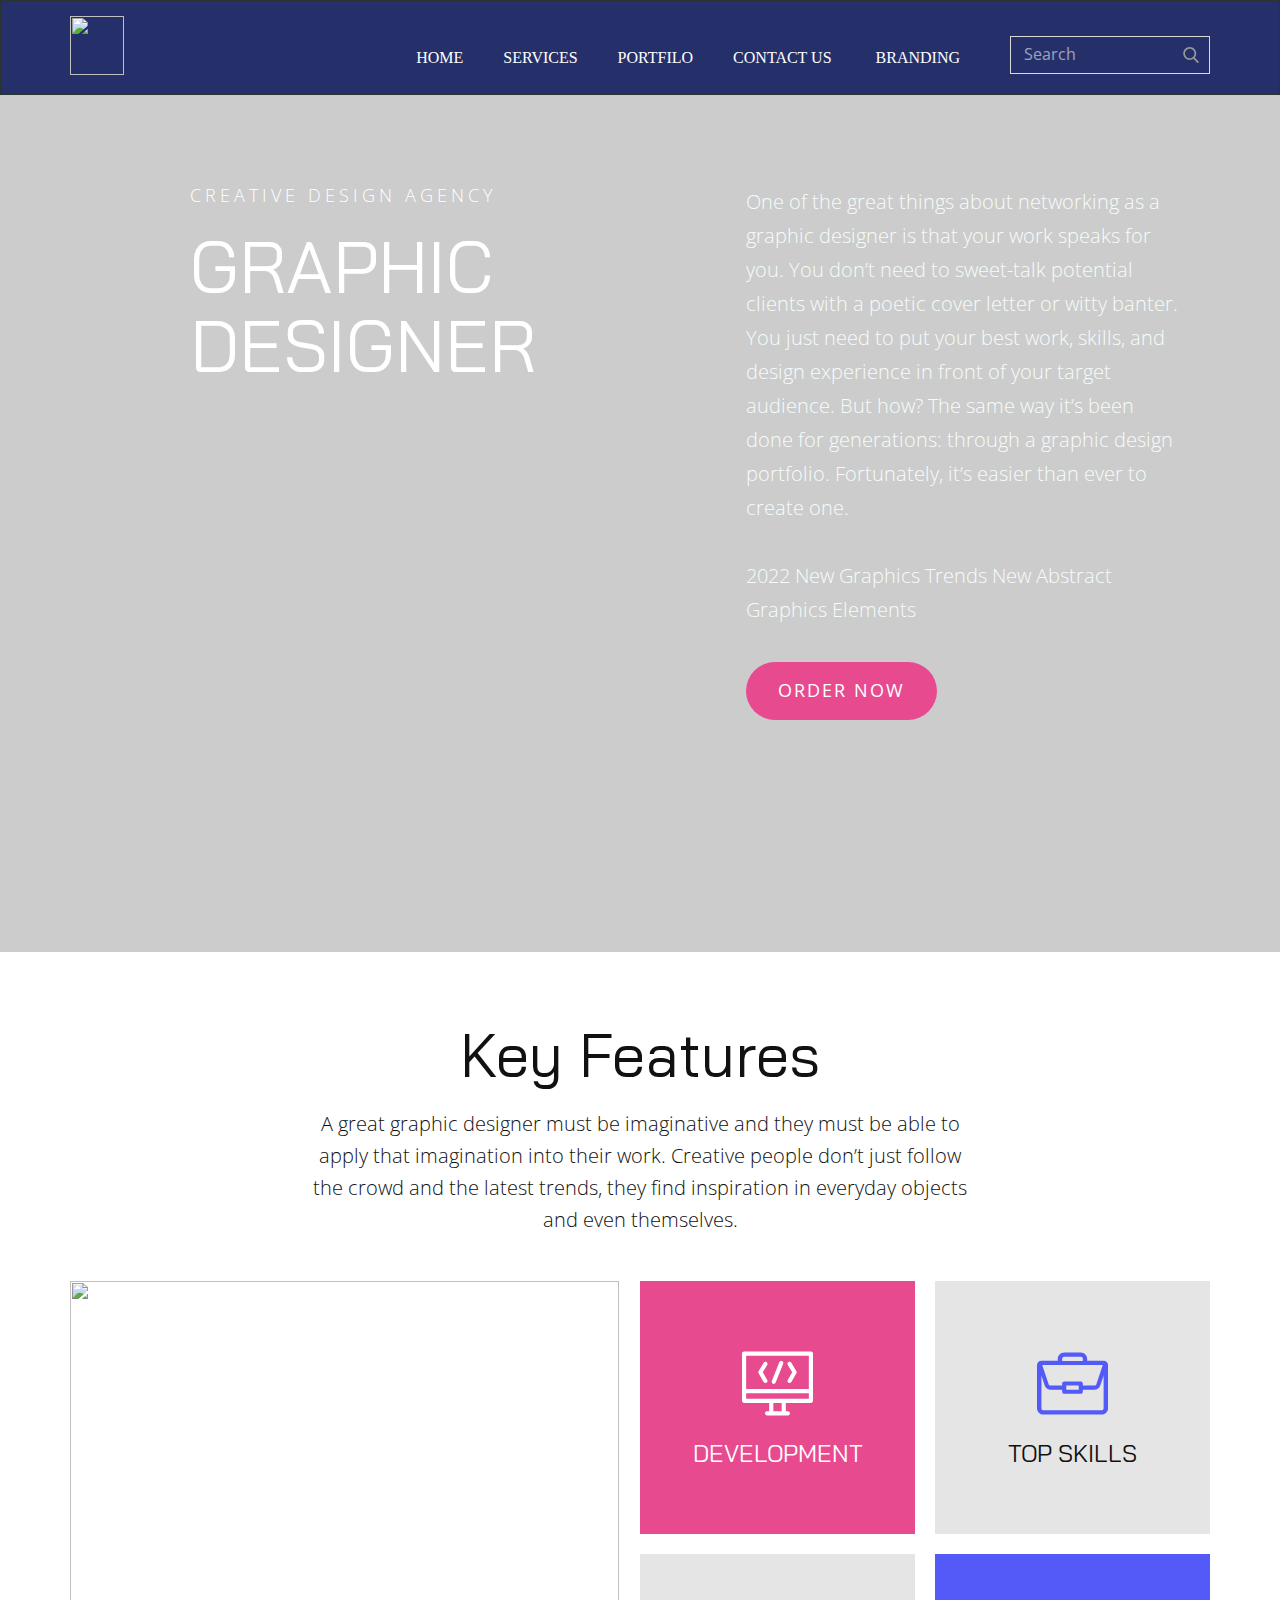
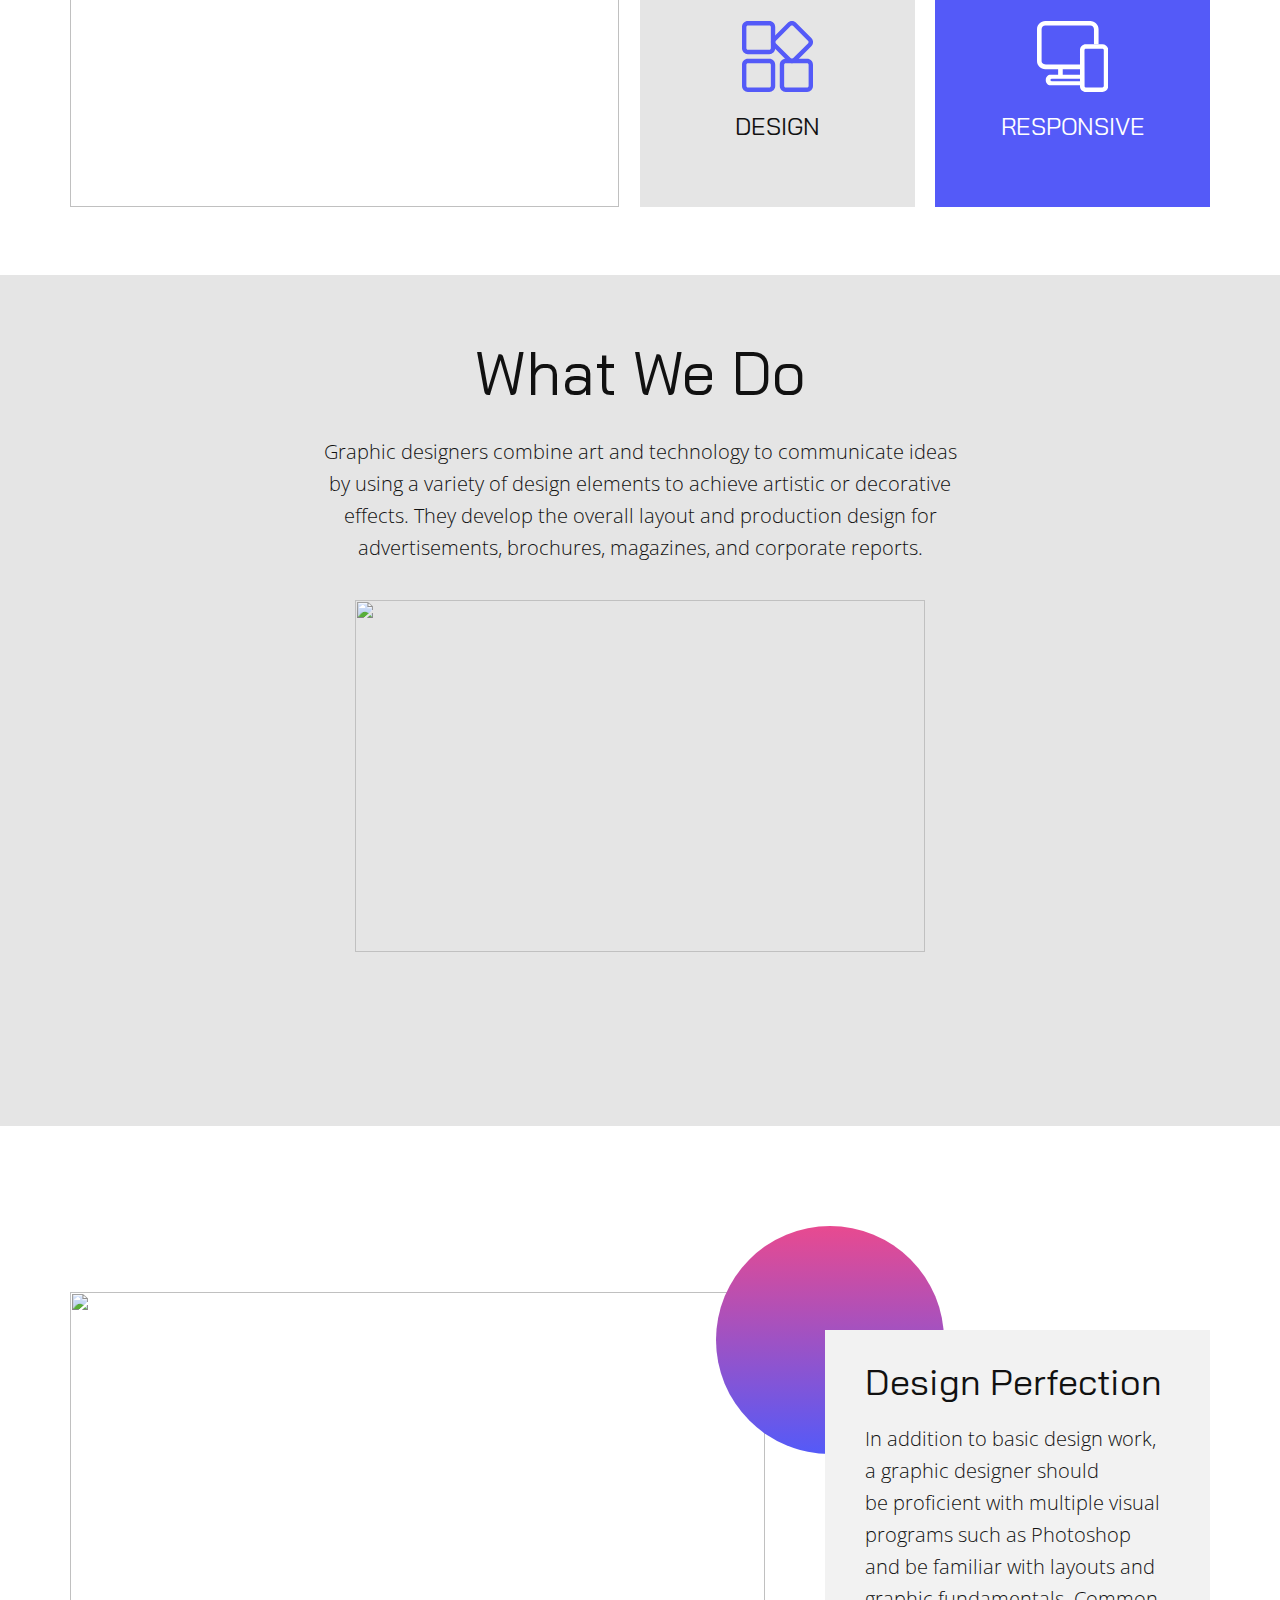
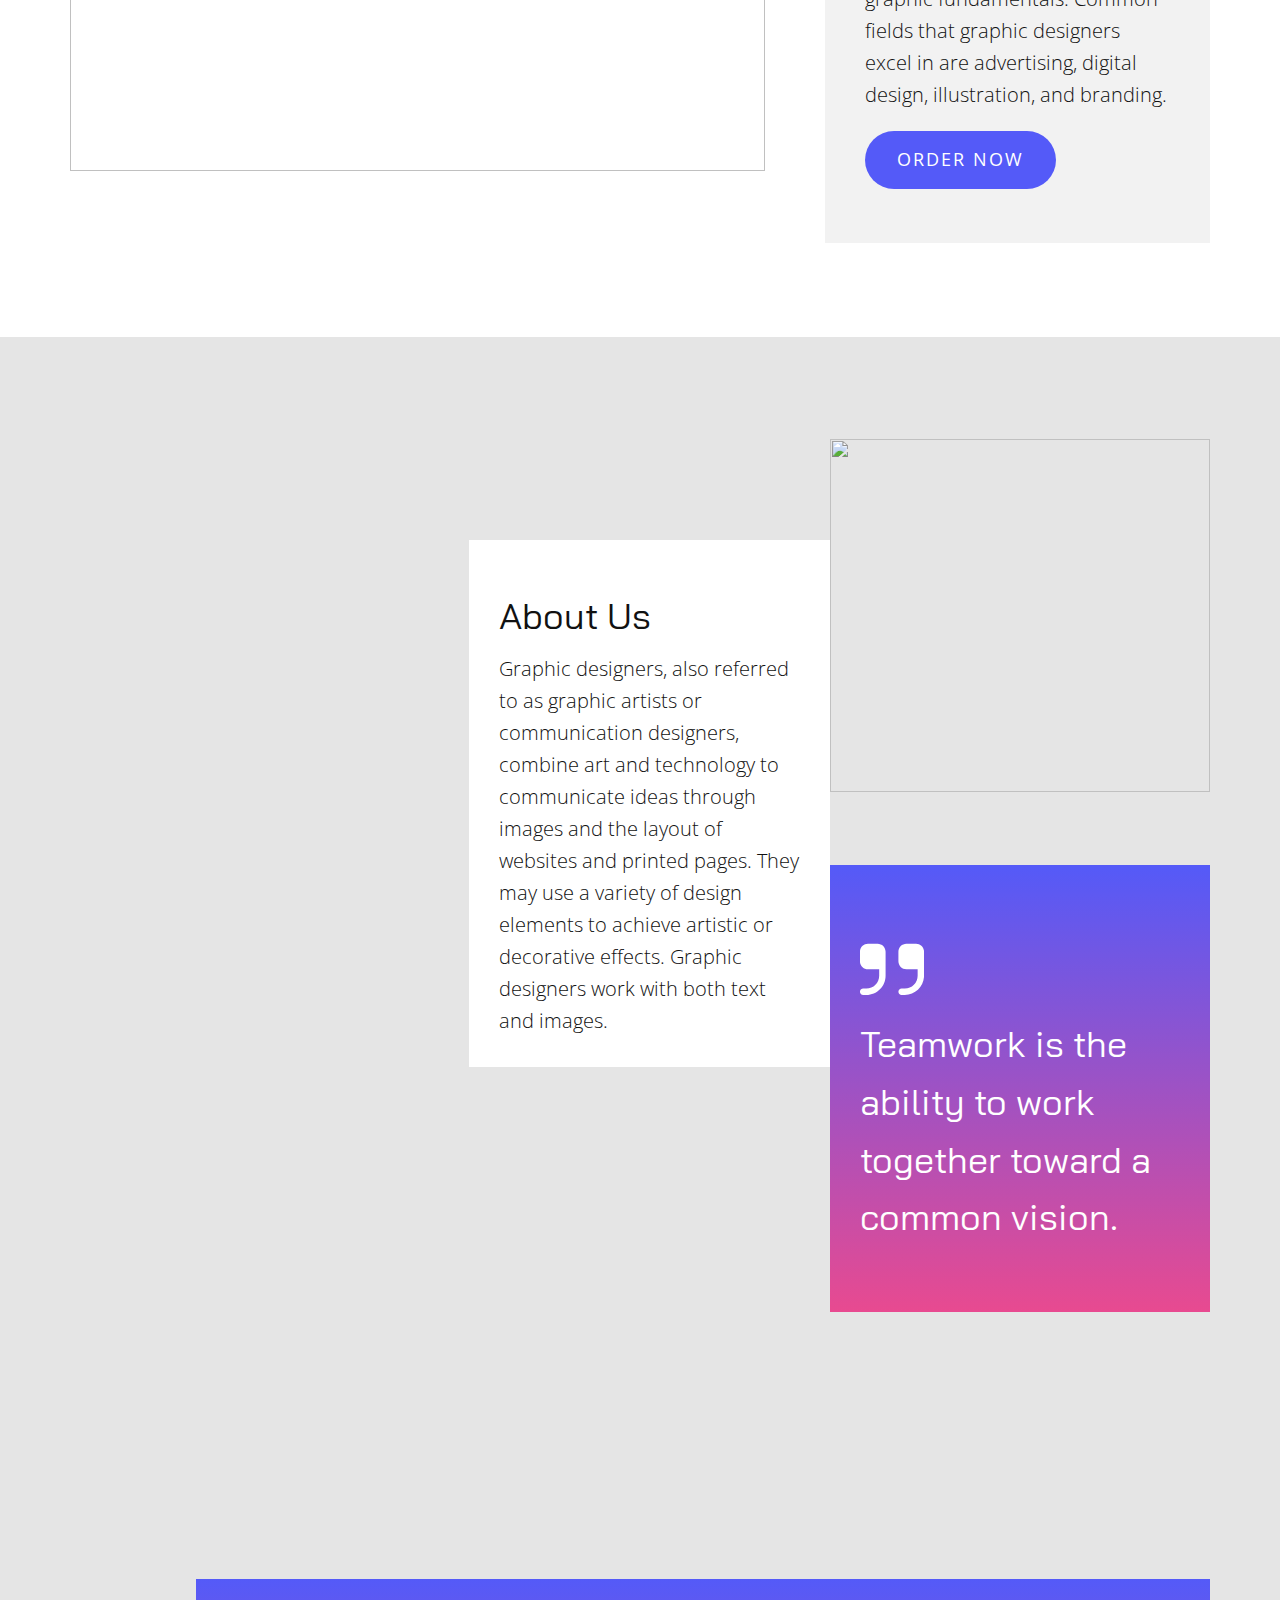
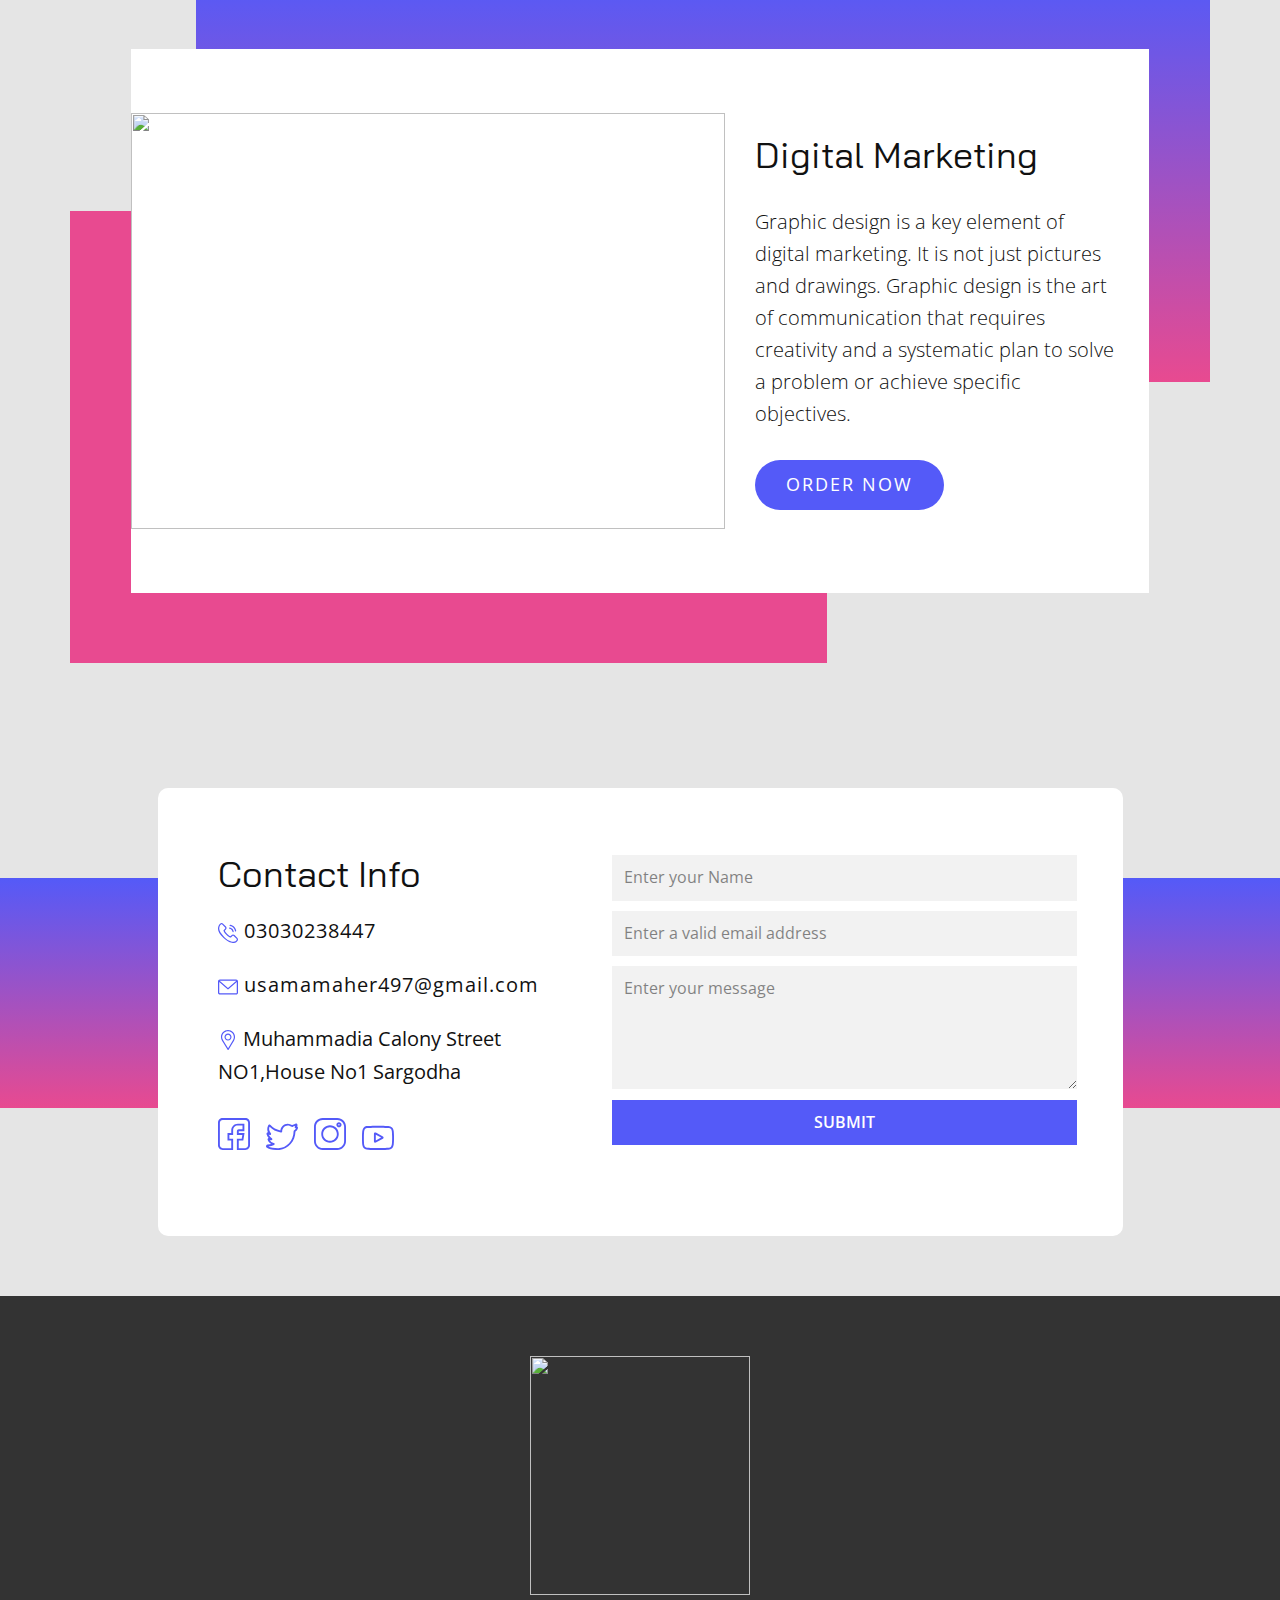
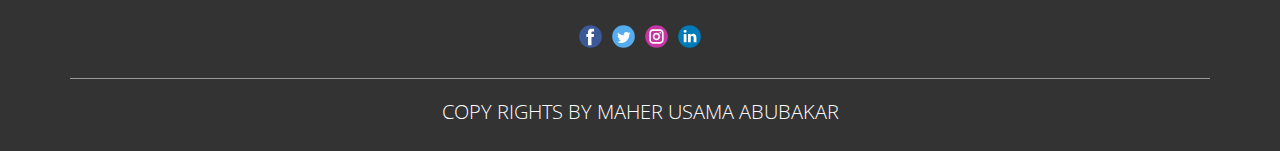
==== Home.html @ 97c89c59 "Add files via upload" ====
<!DOCTYPE html>
<html style="font-size: 16px;">
  <head>
    <meta name="viewport" content="width=device-width, initial-scale=1.0">
    <meta charset="utf-8">
    <meta name="keywords" content="We live to turn great ideas, Key Features, What We Do, Our Portfolio">
    <meta name="description" content="">
    <meta name="page_type" content="np-template-header-footer-from-plugin">
    <title>Home</title>
    <link rel="stylesheet" href="nicepage.css" media="screen">
<link rel="stylesheet" href="Home.css" media="screen">
    <script class="u-script" type="text/javascript" src="jquery.js" defer=""></script>
    <script class="u-script" type="text/javascript" src="nicepage.js" defer=""></script>
    <meta name="generator" content="Nicepage 4.5.4, nicepage.com">
    <link id="u-theme-google-font" rel="stylesheet" href="https://fonts.googleapis.com/css?family=Open+Sans:300,300i,400,400i,500,500i,600,600i,700,700i,800,800i|Bai+Jamjuree:200,200i,300,300i,400,400i,500,500i,600,600i,700,700i">
    <link id="u-page-google-font" rel="stylesheet" href="https://fonts.googleapis.com/css?family=Bai+Jamjuree:200,200i,300,300i,400,400i,500,500i,600,600i,700,700i">

 
   





 
    <script type="application/ld+json">{
		"@context": "http://schema.org",
		"@type": "Organization",
		"name": "",
		"logo": "images/usama.png",
		"sameAs": []
}</script>
    <meta name="theme-color" content="#e84a90">
    <meta property="og:title" content="Home">
    <meta property="og:type" content="website">
  </head>
  <body class="u-body u-xl-mode"><header class="u-align-center-xs u-border-1 u-border-palette-5-dark-3 u-clearfix u-custom-color-2 u-header u-sticky-e464 u-header" id="sec-dd13"><div class="u-clearfix u-sheet u-sheet-1">
        <a href="https://nicepage.com" class="u-image u-logo u-image-1" data-image-width="841" data-image-height="916">
          <img src="images/usama.png" class="u-logo-image u-logo-image-1">
        </a>
        <form action="#" method="get" class="u-border-1 u-border-grey-15 u-search u-search-right u-search-1">
          <button class="u-search-button" type="submit">
            <span class="u-search-icon u-spacing-10 u-text-grey-40">
              <svg class="u-svg-link" preserveAspectRatio="xMidYMin slice" viewBox="0 0 56.966 56.966" style=""><use xmlns:xlink="http://www.w3.org/1999/xlink" xlink:href="#svg-b04b"></use></svg>
              <svg xmlns="http://www.w3.org/2000/svg" xmlns:xlink="http://www.w3.org/1999/xlink" version="1.1" id="svg-b04b" x="0px" y="0px" viewBox="0 0 56.966 56.966" style="enable-background:new 0 0 56.966 56.966;" xml:space="preserve" class="u-svg-content"><path d="M55.146,51.887L41.588,37.786c3.486-4.144,5.396-9.358,5.396-14.786c0-12.682-10.318-23-23-23s-23,10.318-23,23  s10.318,23,23,23c4.761,0,9.298-1.436,13.177-4.162l13.661,14.208c0.571,0.593,1.339,0.92,2.162,0.92  c0.779,0,1.518-0.297,2.079-0.837C56.255,54.982,56.293,53.08,55.146,51.887z M23.984,6c9.374,0,17,7.626,17,17s-7.626,17-17,17  s-17-7.626-17-17S14.61,6,23.984,6z"></path><g></g><g></g><g></g><g></g><g></g><g></g><g></g><g></g><g></g><g></g><g></g><g></g><g></g><g></g><g></g></svg>
            </span>
          </button>
          <input class="u-search-input" type="search" name="search" value="" placeholder="Search">
        </form>
        <nav class="u-align-left u-menu u-menu-dropdown u-nav-spacing-25 u-offcanvas u-menu-1">
          <div class="menu-collapse">
            <a class="u-button-style u-nav-link" href="#" style="font-size: calc(1em + 8px);">
              <svg class="u-svg-link" preserveAspectRatio="xMidYMin slice" viewBox="0 0 302 302" style=""><use xmlns:xlink="http://www.w3.org/1999/xlink" xlink:href="#svg-7b92"></use></svg>
              <svg xmlns="http://www.w3.org/2000/svg" xmlns:xlink="http://www.w3.org/1999/xlink" version="1.1" id="svg-7b92" x="0px" y="0px" viewBox="0 0 302 302" style="enable-background:new 0 0 302 302;" xml:space="preserve" class="u-svg-content"><g><rect y="36" width="302" height="30"></rect><rect y="236" width="302" height="30"></rect><rect y="136" width="302" height="30"></rect>
</g><g></g><g></g><g></g><g></g><g></g><g></g><g></g><g></g><g></g><g></g><g></g><g></g><g></g><g></g><g></g></svg>
            </a>
          </div>
          <div class="u-custom-menu u-nav-container">
            <ul class="u-nav u-unstyled u-nav-1"><li class="u-nav-item"><a href="file:///C:/Users/MAHER%20USAMA/Desktop/New%20folder%20(2)/my%20web/maher%20usama/Home.html" class="u-button-style u-nav-link" >HOME</a>
</li><li class="u-nav-item"><a href="file:///C:/Users/MAHER%20USAMA/Desktop/New%20folder%20(2)/my%20web/maher%20usama/services.html" class="u-button-style u-nav-link">SERVICES</a>
</li><li class="u-nav-item"><a href="Page-1.html" class="u-button-style u-nav-link">PORTFILO</a>
</li><li class="u-nav-item"><a href="file:///C:/Users/MAHER%20USAMA/Desktop/New%20folder%20(2)/my%20web/maher%20usama/Contact.html" class="u-button-style u-nav-link">CONTACT US</a>
</li>
<li class="u-nav-item"><a class="u-button-style u-nav-link" href="file:///C:/Users/MAHER%20USAMA/Desktop/New%20folder%20(2)/my%20web/maher%20usama/images/Branding.html">BRANDING</a>
</li>
</ul>
          </div>
          <div class="u-custom-menu u-nav-container-collapse">
            <div class="u-align-center u-black u-container-style u-inner-container-layout u-opacity u-opacity-95 u-sidenav">
              <div class="u-inner-container-layout u-sidenav-overflow">
                <div class="u-menu-close"></div>
                <ul class="u-align-center u-nav u-popupmenu-items u-unstyled u-nav-2"><li class="u-nav-item"><a href="file:///C:/Users/MAHER%20USAMA/Desktop/New%20folder%20(2)/my%20web/maher%20usama/Home.html" class="u-button-style u-nav-link" class="u-button-style u-nav-link" >HOME</a>
</li><li class="u-nav-item"><a href="file:///C:/Users/MAHER%20USAMA/Desktop/New%20folder%20(2)/my%20web/maher%20usama/services.html"  class="u-button-style u-nav-link">SERVICES</a>
</li><li class="u-nav-item"><a href="Page-1.html" class="u-button-style u-nav-link">PORTFILO</a>
</li><li class="u-nav-item"><a href="file:///C:/Users/MAHER%20USAMA/Desktop/New%20folder%20(2)/my%20web/maher%20usama/Contact.html" class="u-button-style u-nav-link">CONTACT US</a>
</li>
<li class="u-nav-item"><a class="u-button-style u-nav-link" href="file:///C:/Users/MAHER%20USAMA/Desktop/New%20folder%20(2)/my%20web/maher%20usama/images/Branding.html">BRANDING</a>
</li>
</ul>

              </div>
            </div>
            <div class="u-black u-menu-overlay u-opacity u-opacity-70"></div>
          </div>
        </nav>
      </div></header>
    <section class="u-clearfix u-image u-shading u-section-1" id="carousel_b893">
      <div class="u-clearfix u-sheet u-sheet-1">
        <div class="u-clearfix u-expanded-width u-gutter-0 u-layout-spacing-vertical u-layout-wrap u-layout-wrap-1">
          <div class="u-gutter-0 u-layout" style="">
            <div class="u-layout-row" style="">
              <div class="u-size-34-lg u-size-34-xl u-size-35-md u-size-35-sm u-size-35-xs">
                <div class="u-layout-col">
                  <div class="u-container-style u-layout-cell u-left-cell u-size-30 u-layout-cell-1">
                    <div class="u-container-layout u-container-layout-1">
                      <h6 class="u-custom-font u-text u-text-body-alt-color u-text-font u-text-1">creative design agency</h6>
                      <h1 class="u-custom-font u-text u-title u-text-2">GRAPHIC DESIGNER</h1>
                    </div>
                  </div>
                  <div class="u-align-left u-container-style u-layout-cell u-left-cell u-size-30 u-layout-cell-2">
                    <div class="u-container-layout u-valign-bottom u-container-layout-2">
                      <div class="u-social-icons u-spacing-19 u-social-icons-1">
                            </a>
                        <!-- <a href="create-account.html"><button type="button" class="btn btn-primary" data-aos="slide-up" data-aos-duration="2000">Create new account</button></a>
        <a href="login.html"><button type="button" class="btn btn-light" data-aos="slide-up" data-aos-duration="2000">Login</button></a> -->
                      </div>
                    </div>
                  </div>
                </div>
              </div>
              <div class="u-size-25-md u-size-25-sm u-size-25-xs u-size-26-lg u-size-26-xl" style="">
                <div class="u-layout-row" style="">
                  <div class="u-align-left u-container-style u-layout-cell u-right-cell u-size-60 u-layout-cell-3">
                    <div class="u-container-layout u-container-layout-3">
                      <p class="u-text u-text-palette-5-light-3 u-text-3">One of the great things about networking as a graphic designer is that your work speaks for you. You don’t need to sweet-talk potential clients with a poetic cover letter or witty banter. You just need to put your best work, skills, and design experience in front of your target audience. But how? The same way it’s been done for generations: through a graphic design portfolio. Fortunately, it’s easier than ever to create one.<br>
                        <br>2022 New Graphics Trends New Abstract Graphics Elements<br>
                      </p>
                      <a href="https://www.fiverr.com/users/usamamaher597/seller_dashboard" class="u-border-none u-btn u-btn-round u-button-style u-color-scheme-summer-time u-color-style-multicolor-1 u-palette-1-base u-radius-50 u-btn-1">ORDER NOW</a>
                    </div>
                  </div>
                </div>
              </div>
            </div>
          </div>
        </div>
      </div>
    </section>
    <section class="u-align-center u-clearfix u-white u-section-2" id="carousel_b13d">
      <div class="u-clearfix u-sheet u-sheet-1">
        <h2 class="u-align-center u-text u-text-default u-text-1">Key Features</h2>
        <p class="u-text u-text-2">A great graphic designer must be imaginative and they must be able to apply that imagination into their work. Creative people don’t just follow the crowd and the latest trends, they find inspiration in everyday objects and even themselves.</p>
        <img alt="" class="u-expanded-width-md u-expanded-width-sm u-expanded-width-xs u-image u-image-default u-image-1" src="images/ffff.jpg" data-image-width="1200" data-image-height="800">
        <div class="u-expanded-width-md u-expanded-width-sm u-expanded-width-xs u-list u-list-1">
          <div class="u-repeater u-repeater-1">
            <div class="u-align-center u-container-style u-custom-item u-list-item u-palette-1-base u-repeater-item u-list-item-1">
              <div class="u-container-layout u-similar-container u-valign-middle u-container-layout-1"><span class="u-icon u-icon-1"><svg class="u-svg-link" preserveAspectRatio="xMidYMin slice" viewBox="0 0 512 512" style=""><use xmlns:xlink="http://www.w3.org/1999/xlink" xlink:href="#svg-36d2"></use></svg><svg class="u-svg-content" viewBox="0 0 512 512" id="svg-36d2"><g><path d="m497 26h-482c-8.284 0-15 6.716-15 15v340c0 8.284 6.716 15 15 15h181v60h-15c-8.284 0-15 6.716-15 15s6.716 15 15 15h150c8.284 0 15-6.716 15-15s-6.716-15-15-15h-15v-60h181c8.284 0 15-6.716 15-15v-340c0-8.284-6.716-15-15-15zm-15 30v240h-452v-240zm-196 400h-60v-60h60zm-256-90v-40h452v40z"></path><path d="m223.381 258.012c1.818.724 3.694 1.066 5.539 1.066 5.964 0 11.604-3.581 13.942-9.46l54.15-136.147c3.062-7.697-.697-16.42-8.395-19.481-7.698-3.063-16.42.697-19.481 8.395l-54.15 136.148c-3.061 7.696.698 16.417 8.395 19.479z"></path><path d="m335.557 250.526c2.367 1.372 4.953 2.023 7.504 2.023 5.177 0 10.213-2.683 12.994-7.484l36.363-62.777c2.741-4.732 2.69-10.58-.133-15.263l-36.363-60.315c-4.277-7.095-13.495-9.378-20.591-5.102-7.095 4.277-9.379 13.496-5.102 20.591l31.786 52.724-31.919 55.106c-4.153 7.167-1.708 16.345 5.461 20.497z"></path><path d="m155.945 245.065c2.782 4.802 7.817 7.484 12.994 7.484 2.551 0 5.138-.651 7.504-2.023 7.168-4.152 9.613-13.33 5.461-20.498l-31.919-55.106 31.786-52.724c4.277-7.095 1.993-16.313-5.102-20.591-7.096-4.278-16.314-1.993-20.591 5.102l-36.363 60.315c-2.823 4.683-2.874 10.531-.133 15.263z"></path>
</g></svg>
            
            
          </span>
                <h4 class="u-text u-text-3">Development</h4>
              </div>
            </div>
            <div class="u-align-center u-container-style u-custom-item u-grey-10 u-list-item u-repeater-item u-list-item-2">
              <div class="u-container-layout u-similar-container u-valign-middle u-container-layout-2"><span class="u-icon u-text-palette-2-base u-icon-2"><svg class="u-svg-link" preserveAspectRatio="xMidYMin slice" viewBox="0 0 128 128" style=""><use xmlns:xlink="http://www.w3.org/1999/xlink" xlink:href="#svg-fa38"></use></svg><svg class="u-svg-content" viewBox="0 0 128 128" id="svg-fa38"><path d="m78.9 15.9c2.1 0 3.7 1.7 3.7 3.7v3.7h-37.2v-3.7c0-2 1.7-3.7 3.7-3.7h29.8m39.7 14.8-11.6 34.5c-0.5 1.5-1.9 2.5-3.5 2.5h-20.9v-3.7c0-2-1.7-3.7-3.7-3.7h-29.8c-2.1 0-3.7 1.7-3.7 3.7v3.7h-20.9c-1.6 0-3-1-3.5-2.5l-11.6-34.5h109.2m1.5 19.1v58.6c0 2-1.7 3.7-3.7 3.7h-104.7c-2.1 0-3.7-1.7-3.7-3.7v-58.6l5.9 17.7c1.5 4.5 5.8 7.6 10.6 7.6h20.9v3.7c0 2 1.7 3.7 3.7 3.7h29.8c2.1 0 3.7-1.7 3.7-3.7v-3.7h20.9c4.8 0 9.1-3 10.6-7.6l6-17.7m-44.9 17.9v7.4h-22.4v-7.4h22.4m15.3-44.9v-3.2c0-6.4-5.2-11.6-11.6-11.6h-29.8c-6.4 0-11.7 5.2-11.7 11.6v3.2h-29.5c-4.4 0-7.9 3.5-7.9 7.9v77.7c0 6.4 5.2 11.6 11.7 11.6h104.7c6.4 0 11.7-5.2 11.7-11.6v-77.7c0-4.4-3.6-7.9-7.9-7.9h-29.7z"></path></svg>
            
            
          </span>
                <h4 class="u-text u-text-4">Top Skills</h4>
              </div>
            </div>
            <div class="u-align-center u-container-style u-custom-item u-grey-10 u-list-item u-repeater-item u-shape-rectangle">
              <div class="u-container-layout u-similar-container u-valign-middle u-container-layout-3"><span class="u-icon u-text-palette-2-base u-icon-3"><svg class="u-svg-link" preserveAspectRatio="xMidYMin slice" viewBox="0 0 128 128" style=""><use xmlns:xlink="http://www.w3.org/1999/xlink" xlink:href="#svg-d190"></use></svg><svg class="u-svg-content" viewBox="0 0 128 128" id="svg-d190"><path d="m117.4 76c1.5 0 2.7 1.2 2.7 2.7v38.7c0 1.5-1.2 2.7-2.7 2.7h-38.7c-1.5 0-2.7-1.2-2.7-2.7v-38.7c0-1.5 1.2-2.7 2.7-2.7h38.7m0-7.9h-38.7c-5.8 0-10.6 4.8-10.6 10.6v38.7c0 5.8 4.8 10.6 10.6 10.6h38.7c5.8 0 10.6-4.8 10.6-10.6v-38.7c0-5.8-4.8-10.6-10.6-10.6z"></path><path d="m49.3 7.9c1.5 0 2.7 1.2 2.7 2.7v38.7c0 1.5-1.2 2.7-2.7 2.7h-38.7c-1.5 0-2.7-1.2-2.7-2.7v-38.7c0-1.5 1.2-2.7 2.7-2.7h38.7m0-7.9h-38.7c-5.8 0-10.6 4.8-10.6 10.6v38.7c0 5.8 4.8 10.6 10.6 10.6h38.7c5.8 0 10.6-4.8 10.6-10.6v-38.7c0-5.8-4.8-10.6-10.6-10.6z"></path><path d="m90 7.9c0.7 0 1.4 0.3 1.9 0.8l27.4 27.4c1 1 1 2.7 0 3.8l-27.4 27.3c-0.5 0.5-1.2 0.8-1.9 0.8s-1.4-0.3-1.9-0.8l-27.3-27.3c-1-1-1-2.7 0-3.8l27.3-27.4c0.6-0.5 1.3-0.8 1.9-0.8m0-7.9c-2.8 0-5.5 1.1-7.5 3.1l-27.3 27.4c-2 2-3.1 4.7-3.1 7.5s1.1 5.5 3.1 7.5l27.4 27.4c2 2 4.7 3.1 7.5 3.1s5.5-1.1 7.5-3.1l27.4-27.4c2-2 3.1-4.7 3.1-7.5s-1.1-5.5-3.1-7.5l-27.5-27.4c-2-2-4.6-3.1-7.5-3.1z"></path><path d="m49.3 76c1.5 0 2.7 1.2 2.7 2.7v38.7c0 1.5-1.2 2.7-2.7 2.7h-38.7c-1.5 0-2.7-1.2-2.7-2.7v-38.7c0-1.5 1.2-2.7 2.7-2.7h38.7m0-7.9h-38.7c-5.8 0-10.6 4.8-10.6 10.6v38.7c0 5.8 4.8 10.6 10.6 10.6h38.7c5.8 0 10.6-4.8 10.6-10.6v-38.7c0-5.8-4.8-10.6-10.6-10.6z"></path></svg>
            
            
          </span>
                <h4 class="u-text u-text-5">Design</h4>
              </div>
            </div>
            <div class="u-align-center u-container-style u-list-item u-palette-2-base u-repeater-item u-shape-rectangle u-list-item-4">
              <div class="u-container-layout u-similar-container u-valign-middle u-container-layout-4"><span class="u-icon u-icon-4"><svg class="u-svg-link" preserveAspectRatio="xMidYMin slice" viewBox="0 0 128 128" style=""><use xmlns:xlink="http://www.w3.org/1999/xlink" xlink:href="#svg-b58c"></use></svg><svg class="u-svg-content" viewBox="0 0 128 128" id="svg-b58c"><path d="m26.4 108.7c-1.2 0-2.2-1-2.2-2.2s1-2.2 4.7-2.2h48.7v-7.4h-31.2v-9.9h31.2v-8.4h-58.7c-7.7 0-10.6-3-10.6-6.6v-57.1c0-3.7 3-6.6 6.6-6.6h81.2c3.7 0 6.6 3 6.6 6.6v27h8.3v-27c0-8.2-6.7-14.9-14.9-14.9h-81.2c-8.2 0-14.9 6.7-14.9 14.9v57.1c0 8.2 6.7 14.9 14.9 14.9h23.2v10.1h-13.8c-4.3 0-8.5 3.7-8.5 9.5v0.2c0 4.6 3.7 9.3 8.3 9.3h53.5v-7.3h-51.2z"></path><path d="m118 41.9h-30c-5.8 0-10.5 4.7-10.5 10.6 0 0 0.1 66.3 0.1 66.4 0 4.3 5.1 9 10.4 9h30c5.6 0 10.2-4.4 10.5-10.1v-65.3c0-5.9-4.7-10.6-10.5-10.6zm2.4 75.5c-0.1 1.3-1.1 2.3-2.4 2.3h-30c-1 0-1.9-0.7-2.2-1.6l-0.2-65.6c0-1.3 1.1-2.4 2.4-2.4h30c1.3 0 2.4 1.1 2.4 2.4v64.9z"></path></svg>
            
            
          </span>
                <h4 class="u-text u-text-6">Responsive</h4>
              </div>
            </div>
          </div>
        </div>
      </div>
    </section>
    <section class="u-align-center u-clearfix u-grey-10 u-section-3" id="carousel_64ac">
      <div class="u-clearfix u-sheet u-sheet-1">
        <h2 class="u-text u-text-default u-text-1">What We Do</h2>
        <p class="u-text u-text-2">Graphic designers combine art and technology to communicate ideas by using a variety of design elements to achieve artistic or decorative effects. They&nbsp;develop the overall layout and production design for advertisements, brochures, magazines, and corporate reports.<br>
        </p>
        <img class="u-image u-image-contain u-image-default u-image-1" src="images/Untitled-2.png" alt="" data-image-width="688" data-image-height="432">
      </div>
    </section>
    <section class="u-clearfix u-section-4" id="carousel_2b1c">
      <div class="u-clearfix u-sheet u-valign-middle-md u-valign-middle-sm u-valign-middle-xs u-sheet-1">
        <img class="u-expanded-width-xs u-image u-image-1" src="images/s.jpg" data-image-width="1158" data-image-height="818">
        <div class="u-gradient u-shape u-shape-circle u-shape-1"></div>
        <div class="u-align-left u-container-style u-grey-5 u-group u-group-1">
          <div class="u-container-layout u-container-layout-1">
            <h3 class="u-text u-text-1">Design Perfection</h3>
            <p class="u-text u-text-2">In addition to basic design work, a graphic designer should be&nbsp;proficient with multiple visual programs such as Photoshop and be familiar with layouts and graphic fundamentals. Common fields that graphic designers excel in are advertising, digital design, illustration, and branding.</p>
            <a href="https://www.fiverr.com/users/usamamaher597/seller_dashboard" class="u-btn u-btn-round u-button-style u-color-scheme-summer-time u-color-style-multicolor-1 u-palette-2-base u-radius-50 u-btn-1">ORDER NOW</a>
          </div>
        </div>
      </div>
    </section>
    
<!-- <section id="about" data-aos="zoom-out" data-aos-duration="2000">
    <h1 data-aos="slide-up" data-aos-duration="2000">About</h1>
    <h2 data-aos="slide-up" data-aos-duration="2000">Hi! Im Usama Abubakar</h2>

    <div class="row">
        <p data-aos="slide-up" data-aos-duration="2000">Skills</p>
        <div class="col-lg-6" data-aos="slide-up" data-aos-duration="2000">
            <h4>Graphic Designing</h4>
            <div class="progress">
                <p>Photoshop</p>
                <div class="progress-bar bg-success" role="progressbar" style="width: 80%" aria-valuenow="25" aria-valuemin="0" aria-valuemax="100"></div>
              </div>
              <div class="progress">
                <p>illustrator</p>
                <div class="progress-bar bg-warning" role="progressbar" style="width: 60%" aria-valuenow="75" aria-valuemin="0" aria-valuemax="100"></div>
              </div>
              <div class="progress">
                <p>Adobe XD</p>
                <div class="progress-bar bg-danger" role="progressbar" style="width: 70%" aria-valuenow="100" aria-valuemin="0" aria-valuemax="100"></div>
              </div>
              <div class="progress">
                <p>After Effects</p>
                <div class="progress-bar bg-info" role="progressbar" style="width: 60%" aria-valuenow="50" aria-valuemin="0" aria-valuemax="100"></div>
              </div>
              <div class="progress">
                <p>Premiere Pro</p>
                <div class="progress-bar bg-warning" role="progressbar" style="width: 70%" aria-valuenow="75" aria-valuemin="0" aria-valuemax="100"></div>
              </div>
              <div class="progress">
                <p>Blender</p>
                <div class="progress-bar bg-danger" role="progressbar" style="width: 50%" aria-valuenow="100" aria-valuemin="0" aria-valuemax="100"></div>
              </div>
        </div>

        <div class="col-lg-6" data-aos="slide-up" data-aos-duration="2000">
            <h4>Web Development</h4>
            <div class="progress">
                <p>Html</p>
                <div class="progress-bar bg-success" role="progressbar" style="width: 90%" aria-valuenow="25" aria-valuemin="0" aria-valuemax="100"></div>
              </div>
              <div class="progress">
                <p>CSS</p>
                <div class="progress-bar bg-info" role="progressbar" style="width: 100%" aria-valuenow="50" aria-valuemin="0" aria-valuemax="100"></div>
              </div>
              <div class="progress">
                <p>Bootstrap</p>
                <div class="progress-bar bg-warning" role="progressbar" style="width: 80%" aria-valuenow="75" aria-valuemin="0" aria-valuemax="100"></div>
              </div>
              <div class="progress">
                <p>JavaScript</p>
                <div class="progress-bar bg-danger" role="progressbar" style="width: 60%" aria-valuenow="100" aria-valuemin="0" aria-valuemax="100"></div>
              </div>
              <div class="progress">
                <p>JQuery</p>
                <div class="progress-bar bg-info" role="progressbar" style="width: 40%" aria-valuenow="50" aria-valuemin="0" aria-valuemax="100"></div>
              </div>
              <div class="progress">
                <p>Python</p>
                <div class="progress-bar bg-danger" role="progressbar" style="width: 50%" aria-valuenow="100" aria-valuemin="0" aria-valuemax="100"></div>
              </div>
        </div>
    </div>

<div class="col span-area" data-aos="slide-up" data-aos-duration="2000">

        <span class="span-1" >Intro & Outro</span><span  class="span-2">Motion Graphics</span><span  class="span-1">Animated theme for Streamers</span>
        <span  class="span-2">Animations</span><span class="span-1">Graphics Designer</span><span class="span-2">Web Developer</span><span class="span-1">Photo Editing</span>
        <span class="span-2">Video Editing</span><span class="span-1">VFX 3D Production</span><span class="span-2">Game Art</span><span class="span-1">illustration</span>
        <span class="span-2">UX Design</span><span class="span-1">Social Media Design</span><span class="span-2">Short Video Ads</span>

</div>

    </section> -->
    <section class="u-clearfix u-grey-10 u-section-6" id="sec-0f57">
      <div class="u-clearfix u-sheet u-valign-middle-xs u-sheet-1">
        <div class="u-clearfix u-expanded-width u-layout-wrap u-layout-wrap-1">
          <div class="u-layout" style="">
            <div class="u-layout-row" style="">
              <div class="u-size-21">
                <div class="u-layout-col">
                  <div class="u-container-style u-hidden-sm u-hidden-xs u-layout-cell u-left-cell u-size-20 u-size-30-md u-layout-cell-1">
                    <div class="u-container-layout u-container-layout-1"></div>
                  </div>
                  <div class="u-container-style u-image u-layout-cell u-left-cell u-size-20 u-size-30-md u-image-1" data-image-width="347" data-image-height="597">
                    <div class="u-container-layout u-container-layout-2"></div>
                  </div>
                  <div class="u-container-style u-hidden-sm u-hidden-xs u-layout-cell u-left-cell u-size-20 u-size-60-md u-layout-cell-3">
                    <div class="u-container-layout u-container-layout-3"></div>
                  </div>
                </div>
              </div>
              <div class="u-size-19" style="">
                <div class="u-layout-col" style="">
                  <div class="u-container-style u-layout-cell u-size-30 u-white u-layout-cell-4">
                    <div class="u-container-layout u-container-layout-4">
                      <h3 class="u-text u-text-default u-text-1">About Us</h3>
                      <p class="u-text u-text-2">Graphic designers, also referred to as&nbsp;graphic artists or communication designers, combine art and technology to communicate ideas through images and the layout of websites and printed pages. They may use a variety of design elements to achieve artistic or decorative effects. Graphic designers work with both text and images.</p>
                    </div>
                  </div>
                  <div class="u-container-style u-image u-layout-cell u-size-30 u-image-2" data-image-width="347" data-image-height="597">
                    <div class="u-container-layout u-container-layout-5"></div>
                  </div>
                </div>
              </div>
              <div class="u-size-20">
                <div class="u-layout-col">
                  <div class="u-container-style u-layout-cell u-right-cell u-size-20 u-size-30-md u-layout-cell-6">
                    <div class="u-container-layout u-valign-bottom-lg u-valign-bottom-md u-valign-bottom-sm u-valign-bottom-xs u-container-layout-6">
                      <img class="u-expanded-width u-image u-image-3" src="images/Screenshot2022-02-13104459.png" data-image-width="347" data-image-height="597">
                    </div>
                  </div>
                  <div class="u-container-style u-gradient u-layout-cell u-right-cell u-size-20 u-size-30-md u-layout-cell-7">
                    <div class="u-container-layout u-valign-middle u-container-layout-7"><span class="u-icon u-icon-circle u-text-white u-icon-1"><svg class="u-svg-link" preserveAspectRatio="xMidYMin slice" viewBox="0 -42 426.66667 426" style=""><use xmlns:xlink="http://www.w3.org/1999/xlink" xlink:href="#svg-a12c"></use></svg><svg class="u-svg-content" viewBox="0 -42 426.66667 426" id="svg-a12c"><path d="m373.332031.332031h-64c-29.417969 0-53.332031 23.9375-53.332031 53.335938v64c0 29.394531 23.914062 53.332031 53.332031 53.332031h64c3.648438 0 7.210938-.382812 10.667969-1.089844v43.757813c0 47.058593-38.273438 85.332031-85.332031 85.332031h-21.335938c-11.796875 0-21.332031 9.558594-21.332031 21.332031 0 11.777344 9.535156 21.335938 21.332031 21.335938h21.335938c70.589843 0 128-57.410157 128-128v-160c0-29.398438-23.914063-53.335938-53.335938-53.335938zm0 0"></path><path d="m117.332031.332031h-64c-29.417969 0-53.332031 23.9375-53.332031 53.335938v64c0 29.394531 23.914062 53.332031 53.332031 53.332031h64c3.648438 0 7.210938-.382812 10.667969-1.089844v43.757813c0 47.058593-38.273438 85.332031-85.332031 85.332031h-21.335938c-11.796875 0-21.332031 9.558594-21.332031 21.332031 0 11.777344 9.535156 21.335938 21.332031 21.335938h21.335938c70.589843 0 128-57.410157 128-128v-160c0-29.398438-23.914063-53.335938-53.335938-53.335938zm0 0"></path></svg></span>
                      <h3 class="u-text u-text-body-alt-color u-text-default u-text-3">Teamwork is the ability to work together toward a common vision.&nbsp;</h3>
                    </div>
                  </div>
                  <div class="u-container-style u-hidden-sm u-hidden-xs u-layout-cell u-right-cell u-size-20 u-size-60-md u-layout-cell-8">
                    <div class="u-container-layout u-container-layout-8"></div>
                  </div>
                </div>
              </div>
            </div>
          </div>
        </div>
      </div>
    </section>
    <section class="u-align-center u-clearfix u-grey-10 u-section-7" id="carousel_800e">
      <div class="u-clearfix u-sheet u-valign-middle-lg u-valign-middle-sm u-valign-middle-xl u-sheet-1">
        <div class="u-gradient u-shape u-shape-rectangle u-shape-1"></div>
        <div class="u-palette-1-base u-shape u-shape-rectangle u-shape-2"></div>
        <div class="u-clearfix u-layout-wrap u-layout-wrap-1">
          <div class="u-gutter-0 u-layout">
            <div class="u-layout-row">
              <div class="u-container-style u-layout-cell u-size-35 u-white u-layout-cell-1">
                <div class="u-container-layout u-valign-middle u-container-layout-1">
                  <img src="images/dsf.jpg" alt="" class="u-expanded-width u-image u-image-contain u-image-default u-image-1" data-image-width="1200" data-image-height="1200">
                </div>
              </div>
              <div class="u-align-left u-container-style u-layout-cell u-size-25 u-white u-layout-cell-2">
                <div class="u-container-layout u-valign-middle u-container-layout-2">
                  <h3 class="u-text u-text-1">Digital Marketing</h3>
                  <p class="u-text u-text-2">Graphic design is a&nbsp;key element of digital marketing. It is not just pictures and drawings. Graphic design is the art of communication that requires creativity and a systematic plan to solve a problem or achieve specific objectives.</p>
                  <a href="https://www.fiverr.com/users/usamamaher597/seller_dashboard" class="u-btn u-btn-round u-button-style u-color-scheme-summer-time u-color-style-multicolor-1 u-palette-2-base u-radius-50 u-btn-1">ORDER NOW</a>
                </div>
              </div>
            </div>
          </div>
        </div>
      </div>
    </section>
   <!--  <section class="u-clearfix u-white u-section-8" id="carousel_67e8">
      <div class="u-clearfix u-sheet u-sheet-1">
        <div class="u-gradient u-shape u-shape-rectangle u-shape-1"></div>
        <div class="u-gallery u-layout-grid u-lightbox u-no-transition u-show-text-on-hover u-gallery-1">
          <div class="u-gallery-inner u-gallery-inner-1">
            <div class="u-effect-fade u-gallery-item">
              <div class="u-back-slide" data-image-width="1600" data-image-height="1067">
                <img class="u-back-image u-expanded" src="images/emily-bernal-v9vII5gV8Lw-unsplash.jpg">
              </div>
              <div class="u-over-slide u-shading u-over-slide-1">
                <h3 class="u-gallery-heading"></h3>
                <p class="u-gallery-text"></p>
              </div>
            </div>
            <div class="u-effect-fade u-gallery-item">
              <div class="u-back-slide" data-image-width="626" data-image-height="469">
                <img class="u-back-image u-expanded" src="images/dark-mobile-device-mockup_149660-787.jpg">
              </div>
              <div class="u-over-slide u-shading u-over-slide-2">
                <h3 class="u-gallery-heading"></h3>
                <p class="u-gallery-text"></p>
              </div>
            </div>
            <div class="u-effect-fade u-gallery-item">
              <div class="u-back-slide" data-image-width="1600" data-image-height="1067">
                <img class="u-back-image u-expanded" src="images/theme-photos-CGpifH3FjOA-unsplash.jpg">
              </div>
              <div class="u-over-slide u-shading u-over-slide-3">
                <h3 class="u-gallery-heading"></h3>
                <p class="u-gallery-text"></p>
              </div>
            </div>
            <div class="u-effect-fade u-gallery-item">
              <div class="u-back-slide" data-image-width="1280" data-image-height="1600">
                <img class="u-back-image u-expanded" src="images/daniel-korpai-iopITwyUcTA-unsplash.jpg">
              </div>
              <div class="u-over-slide u-shading u-over-slide-4">
                <h3 class="u-gallery-heading"></h3>
                <p class="u-gallery-text"></p>
              </div>
            </div>
            <div class="u-effect-fade u-gallery-item">
              <div class="u-back-slide" data-image-width="626" data-image-height="404">
                <img class="u-back-image u-expanded" src="images/pink-neon-night-business-sign_23-2148874638.jpg">
              </div>
              <div class="u-over-slide u-shading u-over-slide-5">
                <h3 class="u-gallery-heading"></h3>
                <p class="u-gallery-text"></p>
              </div>
            </div>
            <div class="u-effect-fade u-gallery-item">
              <div class="u-back-slide" data-image-width="5001" data-image-height="3334">
                <img class="u-back-image u-expanded" src="images/93276.jpg">
              </div>
              <div class="u-over-slide u-shading u-over-slide-6">
                <h3 class="u-gallery-heading"></h3>
                <p class="u-gallery-text"></p>
              </div>
            </div>
          </div>
        </div>
        <h1 class="u-align-center u-text u-text-1">SERVICES</h1>
        <a href="https://www.fiverr.com/users/usamamaher597/seller_dashboard" class="u-align-center u-border-2 u-border-palette-3-dark-1 u-btn u-button-style u-hover-palette-3-light-1 u-palette-3-light-2 u-text-palette-3-dark-2 u-btn-1" target="_blank">Show more&nbsp;<span class="u-icon u-text-palette-1-dark-2"><svg class="u-svg-content" viewBox="0 0 512 512" x="0px" y="0px" style="width: 1em; height: 1em;"><path d="M441.156,322.876l-48.666-47.386c-3.319-3.243-8.619-3.234-11.93,0.017l-81.894,80.299V8.533 c0-4.71-3.823-8.533-8.533-8.533h-68.267c-4.71,0-8.533,3.823-8.533,8.533v347.273l-81.894-80.299    c-3.311-3.243-8.602-3.251-11.921-0.017l-48.666,47.386c-1.655,1.604-2.586,3.806-2.586,6.11c0,2.304,0.939,4.506,2.586,6.11 l179.2,174.481c1.655,1.613,3.806,2.423,5.948,2.423c2.15,0,4.292-0.811,5.956-2.423l179.2-174.481 c1.647-1.604,2.577-3.806,2.577-6.11C443.733,326.682,442.803,324.48,441.156,322.876z"></path></svg><img></span>
        </a>
      </div>
    </section> -->
    <section class="u-align-center u-clearfix u-grey-10 u-valign-middle u-section-9" id="carousel_13fe">
      <div class="u-expanded-width u-gradient u-shape u-shape-rectangle u-shape-1"></div>
      <div class="u-container-style u-group u-radius-10 u-shape-round u-white u-group-1">
        <div class="u-container-layout u-container-layout-1">
          <h3 class="u-text u-text-1">Contact Info</h3>
          <a href="https://nicepage.com/k/adult-website-templates" class="u-active-none u-btn u-button-style u-hover-none u-none u-text-hover-palette-2-base u-btn-1"><span class="u-icon u-text-palette-2-base"><svg class="u-svg-content" viewBox="0 0 241.73 241.73" x="0px" y="0px" style="width: 1em; height: 1em;"><g><path style="fill:currentColor;" d="M234.771,181.213l-34.938-34.953c-4.692-4.668-10.975-7.24-17.689-7.24   c-6.987,0-13.584,2.751-18.572,7.742l-13.6,13.597c-10.568-5.874-24.614-13.953-39.197-28.536   c-14.566-14.571-22.646-28.576-28.55-39.201l13.613-13.603c10.121-10.142,10.328-26.413,0.463-36.269L61.37,7.818   c-4.679-4.692-10.962-7.276-17.693-7.276c-6.831,0-13.293,2.63-18.252,7.417c-3,2.416-18.055,15.706-23.666,43.114   c-7.856,38.363,10.194,75.274,62.302,127.403c58.209,58.191,107.902,62.714,121.746,62.714c2.882,0,4.621-0.178,5.085-0.232   c27.147-3.182,36.867-15.238,43.964-24.041C244.052,205.508,244.02,190.496,234.771,181.213z M223.178,207.502   c-6.671,8.274-12.971,16.088-34.031,18.557c-0.011,0.001-1.163,0.13-3.34,0.13c-12.386,0-57.008-4.206-111.139-58.32   C26.615,119.796,9.749,86.829,16.454,54.081c4.894-23.906,17.887-34.067,18.392-34.453l0.448-0.331l0.393-0.394   c2.169-2.167,5.006-3.361,7.989-3.361c2.716,0,5.228,1.018,7.08,2.876l34.939,34.94c4.02,4.016,3.806,10.774-0.471,15.06   L69.829,83.8l-0.253,0.265c-4.012,4.419-3.54,10.391-1.33,14.28c6.377,11.508,15.112,27.269,31.92,44.082   c16.752,16.752,32.49,25.48,43.966,31.845c1.149,0.645,3.521,1.727,6.49,1.727c3.506,0,6.725-1.484,9.108-4.189l14.448-14.444   c2.157-2.158,4.985-3.347,7.964-3.347c2.722,0,5.247,1.021,7.095,2.859l34.915,34.93   C228.587,196.259,226.756,203.064,223.178,207.502z"></path><path style="fill:currentColor;" d="M146.447,37.293c12.887,1.483,28.061,9.289,38.657,19.886c10.695,10.695,18.52,26.023,19.933,39.05   c0.417,3.843,3.667,6.691,7.447,6.691c0.27,0,0.544-0.015,0.818-0.044c4.118-0.447,7.094-4.147,6.647-8.265   c-1.787-16.467-11.075-34.874-24.238-48.038c-13.04-13.041-31.259-22.306-47.549-24.181c-4.113-0.477-7.834,2.479-8.308,6.593   C139.38,33.099,142.331,36.819,146.447,37.293z"></path><path style="fill:currentColor;" d="M139.44,68.711c6.97,0.803,16.616,5.973,22.935,12.292c6.373,6.374,11.553,16.112,12.316,23.157   c0.417,3.844,3.667,6.692,7.447,6.692c0.27,0,0.543-0.015,0.817-0.044c4.118-0.447,7.095-4.147,6.648-8.265   c-1.304-12.028-9.289-24.813-16.623-32.147c-7.268-7.269-19.928-15.216-31.825-16.587c-4.119-0.479-7.835,2.478-8.309,6.592   C132.373,64.516,135.325,68.237,139.44,68.711z"></path>
</g></svg><img></span>&nbsp;03030238447
          </a>
          <a href="mailto:contact@yourmail.com" class="u-active-none u-btn u-button-style u-hover-none u-none u-text-hover-palette-2-base u-btn-2"><span class="u-icon u-text-palette-2-base"><svg class="u-svg-content" viewBox="0 0 479.058 479.058" style="width: 1em; height: 1em;"><path d="m434.146 59.882h-389.234c-24.766 0-44.912 20.146-44.912 44.912v269.47c0 24.766 20.146 44.912 44.912 44.912h389.234c24.766 0 44.912-20.146 44.912-44.912v-269.47c0-24.766-20.146-44.912-44.912-44.912zm0 29.941c2.034 0 3.969.422 5.738 1.159l-200.355 173.649-200.356-173.649c1.769-.736 3.704-1.159 5.738-1.159zm0 299.411h-389.234c-8.26 0-14.971-6.71-14.971-14.971v-251.648l199.778 173.141c2.822 2.441 6.316 3.655 9.81 3.655s6.988-1.213 9.81-3.655l199.778-173.141v251.649c-.001 8.26-6.711 14.97-14.971 14.97z"></path></svg><img></span>&nbsp;usamamaher497@gmail.com
          </a>
          <p class="u-text u-text-2"><span class="u-icon u-text-palette-2-base"><svg class="u-svg-content" viewBox="0 0 512 512" x="0px" y="0px" style="width: 1em; height: 1em;"><g><g><path d="M256,0C156.748,0,76,80.748,76,180c0,33.534,9.289,66.26,26.869,94.652l142.885,230.257    c2.737,4.411,7.559,7.091,12.745,7.091c0.04,0,0.079,0,0.119,0c5.231-0.041,10.063-2.804,12.75-7.292L410.611,272.22    C427.221,244.428,436,212.539,436,180C436,80.748,355.252,0,256,0z M384.866,256.818L258.272,468.186l-129.905-209.34    C113.734,235.214,105.8,207.95,105.8,180c0-82.71,67.49-150.2,150.2-150.2S406.1,97.29,406.1,180    C406.1,207.121,398.689,233.688,384.866,256.818z"></path>
</g>
</g><g><g><path d="M256,90c-49.626,0-90,40.374-90,90c0,49.309,39.717,90,90,90c50.903,0,90-41.233,90-90C346,130.374,305.626,90,256,90z     M256,240.2c-33.257,0-60.2-27.033-60.2-60.2c0-33.084,27.116-60.2,60.2-60.2s60.1,27.116,60.1,60.2    C316.1,212.683,289.784,240.2,256,240.2z"></path>
</g>
</g></svg><img></span>&nbsp;Muhammadia Calony Street NO1,House No1 Sargodha
          </p>
          <div class="u-social-icons u-spacing-16 u-social-icons-1">
            <a class="u-social-url" target="_blank" data-type="Custom" title="Custom" href=""><span class="u-icon u-icon-circle u-social-custom u-social-icon u-text-palette-2-base u-icon-4"><svg class="u-svg-link" preserveAspectRatio="xMidYMin slice" viewBox="0 0 512 512" style=""><use xmlns:xlink="http://www.w3.org/1999/xlink" xlink:href="#svg-7180"></use></svg><svg class="u-svg-content" viewBox="0 0 512 512" id="svg-7180"><path d="m75 512h167v-182h-60v-60h60v-75c0-41.355469 33.644531-75 75-75h75v60h-60c-16.542969 0-30 13.457031-30 30v60h87.292969l-10 60h-77.292969v182h135c41.355469 0 75-33.644531 75-75v-362c0-41.355469-33.644531-75-75-75h-362c-41.355469 0-75 33.644531-75 75v362c0 41.355469 33.644531 75 75 75zm-45-437c0-24.8125 20.1875-45 45-45h362c24.8125 0 45 20.1875 45 45v362c0 24.8125-20.1875 45-45 45h-105v-122h72.707031l20-120h-92.707031v-30h90v-120h-105c-57.898438 0-105 47.101562-105 105v45h-60v120h60v122h-137c-24.8125 0-45-20.1875-45-45zm0 0"></path></svg></span>
            </a>
            <a class="u-social-url" target="_blank" data-type="Custom" title="Custom" href=""><span class="u-icon u-icon-circle u-social-custom u-social-icon u-text-palette-2-base u-icon-5"><svg class="u-svg-link" preserveAspectRatio="xMidYMin slice" viewBox="0 -45 512.00013 512" style=""><use xmlns:xlink="http://www.w3.org/1999/xlink" xlink:href="#svg-5fdd"></use></svg><svg class="u-svg-content" viewBox="0 -45 512.00013 512" id="svg-5fdd"><path d="m194.816406 422.710938c-85.453125 0-152.992187-14.929688-185.304687-40.953126l-.628907-.507812-.570312-.570312c-7.675781-7.679688-10.191406-17.753907-6.894531-27.636719l.300781-.820313c4-10.003906 13.800781-16.738281 24.421875-16.800781 21.859375-.378906 40.984375-2.984375 58.339844-8.042969-27.683594-12.875-46.914063-35.167968-58.355469-67.433594-3.847656-10.0625-.527344-21.21875 8.339844-27.871093 2.1875-1.644531 4.660156-2.886719 7.277344-3.71875-15.382813-17.757813-26.746094-37.964844-33.109376-59.335938l-.199218-.664062-.136719-.679688c-2.160156-10.808593 2.671875-21.921875 11.527344-26.707031 3.714843-2.132812 7.75-3.238281 11.800781-3.332031-4.367188-9.40625-7.542969-19.0625-9.425781-28.777344-5.226563-26.921875-.914063-53.910156 12.8125-80.214844l3.175781-6.351562c2.542969-5.082031 7.402344-8.652344 13.003906-9.5625 5.601563-.90625 11.34375.945312 15.355469 4.957031l5.785156 5.792969c45.703125 47.914062 86.640625 70.648437 157.417969 86.203125 3.160156-27.167969 14.90625-52.421875 33.855469-72.296875 22.550781-23.648438 52.664062-36.917969 84.792969-37.371094h.210937c23.441406 0 52.519531 13.382813 70.105469 22.820313 15.085937-4.9375 33.261718-12.582032 52.121094-20.664063 8.824218-4.140625 19.703124-2.2460938 26.640624 4.691406 6.800782 6.800781 8.6875 16.390625 5.078126 25.710938-1.371094 3.816406-2.925782 7.5625-4.65625 11.226562 2.582031 1.183594 4.945312 2.789063 6.941406 4.785157 6.035156 6.035156 8.550781 15.480468 6.40625 24.066406l-.230469.816406c-7.226563 23.289062-21.109375 42.257812-39.46875 54.164062-3.066406 163.285157-126.027344 295.078126-276.730469 295.078126zm-156.511718-57.675782c30.449218 17.226563 88.476562 27.648438 156.511718 27.648438 65.410156 0 127.136719-28.082032 173.804688-79.074219 47.050781-51.410156 72.960937-119.679687 72.960937-192.234375v-.816406c0-6.570313 3.617188-12.566406 9.4375-15.652344 11.808594-6.253906 21.371094-16.90625 27.589844-30.527344-6.414063 1.011719-12.933594-1.5625-16.929687-6.929687-4.644532-6.238281-4.695313-14.664063-.128907-20.957031 2.464844-3.398438 4.699219-6.933594 6.691407-10.589844-16.285157 6.839844-31.75 12.972656-45.175782 17.046875-4.878906 1.476562-10.316406.898437-14.773437-1.589844-23.902344-13.316406-46.164063-21.277344-59.585938-21.316406-49.527343.757812-89.796875 43.175781-89.796875 94.605469 0 5.316406-2.359375 10.300781-6.464844 13.679687-4.109374 3.375-9.453124 4.726563-14.671874 3.695313-81.609376-16.078126-129.96875-40.1875-180.257813-90.722657-7.207031 17.269531-9.175781 34.664063-5.84375 51.839844 3.378906 17.398437 12.367187 34.832031 25.996094 50.414063 5.179687 5.914062 5.867187 14.375 1.710937 21.050781-4.140625 6.652343-12.011718 9.761719-19.578125 7.734375-5.914062-1.585938-11.351562-3.667969-16.507812-6.34375 10.503906 22.816406 28.570312 43.917968 51.28125 59.480468 6.582031 4.511719 9.332031 12.921876 6.691406 20.453126-2.644531 7.542968-10.03125 12.398437-18.015625 11.804687-8.699219-.644531-16.40625-2.296875-23.5-5.082031 12.734375 25.933594 33.082031 40.203125 64.429688 45.65625 7.464843 1.300781 13.277343 7.195312 14.464843 14.667968 1.191407 7.472657-2.507812 14.878907-9.199219 18.429688-26.71875 14.164062-55.921874 21.765625-91.140624 23.628906zm0 0"></path></svg></span>
            </a>
            <a class="u-social-url" target="_blank" data-type="Custom" title="Custom" href=""><span class="u-icon u-icon-circle u-social-custom u-social-icon u-text-palette-2-base u-icon-6"><svg class="u-svg-link" preserveAspectRatio="xMidYMin slice" viewBox="0 0 512.00096 512.00096" style=""><use xmlns:xlink="http://www.w3.org/1999/xlink" xlink:href="#svg-009b"></use></svg><svg class="u-svg-content" viewBox="0 0 512.00096 512.00096" id="svg-009b"><path d="m373.40625 0h-234.8125c-76.421875 0-138.59375 62.171875-138.59375 138.59375v234.816406c0 76.417969 62.171875 138.589844 138.59375 138.589844h234.816406c76.417969 0 138.589844-62.171875 138.589844-138.589844v-234.816406c0-76.421875-62.171875-138.59375-138.59375-138.59375zm108.578125 373.410156c0 59.867188-48.707031 108.574219-108.578125 108.574219h-234.8125c-59.871094 0-108.578125-48.707031-108.578125-108.574219v-234.816406c0-59.871094 48.707031-108.578125 108.578125-108.578125h234.816406c59.867188 0 108.574219 48.707031 108.574219 108.578125zm0 0"></path><path d="m256 116.003906c-77.195312 0-139.996094 62.800782-139.996094 139.996094s62.800782 139.996094 139.996094 139.996094 139.996094-62.800782 139.996094-139.996094-62.800782-139.996094-139.996094-139.996094zm0 249.976563c-60.640625 0-109.980469-49.335938-109.980469-109.980469 0-60.640625 49.339844-109.980469 109.980469-109.980469 60.644531 0 109.980469 49.339844 109.980469 109.980469 0 60.644531-49.335938 109.980469-109.980469 109.980469zm0 0"></path><path d="m399.34375 66.285156c-22.8125 0-41.367188 18.558594-41.367188 41.367188 0 22.8125 18.554688 41.371094 41.367188 41.371094s41.371094-18.558594 41.371094-41.371094-18.558594-41.367188-41.371094-41.367188zm0 52.71875c-6.257812 0-11.351562-5.09375-11.351562-11.351562 0-6.261719 5.09375-11.351563 11.351562-11.351563 6.261719 0 11.355469 5.089844 11.355469 11.351563 0 6.257812-5.09375 11.351562-11.355469 11.351562zm0 0"></path></svg></span>
            </a>
            <a class="u-social-url" target="_blank" data-type="Custom" title="Custom" href=""><span class="u-icon u-icon-circle u-social-custom u-social-icon u-text-palette-2-base u-icon-7"><svg class="u-svg-link" preserveAspectRatio="xMidYMin slice" viewBox="0 -62 512.00199 512" style=""><use xmlns:xlink="http://www.w3.org/1999/xlink" xlink:href="#svg-09c1"></use></svg><svg class="u-svg-content" viewBox="0 -62 512.00199 512" id="svg-09c1"><path d="m334.808594 170.992188-113.113282-61.890626c-6.503906-3.558593-14.191406-3.425781-20.566406.351563-6.378906 3.78125-10.183594 10.460937-10.183594 17.875v122.71875c0 7.378906 3.78125 14.046875 10.117188 17.832031 3.308594 1.976563 6.976562 2.96875 10.652344 2.96875 3.367187 0 6.742187-.832031 9.847656-2.503906l113.117188-60.824219c6.714843-3.613281 10.90625-10.59375 10.9375-18.222656.027343-7.628906-4.113282-14.640625-10.808594-18.304687zm-113.859375 63.617187v-91.71875l84.539062 46.257813zm0 0"></path><path d="m508.234375 91.527344-.023437-.234375c-.433594-4.121094-4.75-40.777344-22.570313-59.421875-20.597656-21.929688-43.949219-24.59375-55.179687-25.871094-.929688-.105469-1.78125-.203125-2.542969-.304688l-.894531-.09375c-67.6875-4.921874-169.910157-5.5937495-170.933594-5.59765575l-.089844-.00390625-.089844.00390625c-1.023437.00390625-103.246094.67578175-171.542968 5.59765575l-.902344.09375c-.726563.097657-1.527344.1875-2.398438.289063-11.101562 1.28125-34.203125 3.949219-54.859375 26.671875-16.972656 18.445312-21.878906 54.316406-22.382812 58.347656l-.058594.523438c-.152344 1.714844-3.765625 42.539062-3.765625 83.523437v38.3125c0 40.984375 3.613281 81.808594 3.765625 83.527344l.027344.257813c.433593 4.054687 4.746093 40.039062 22.484375 58.691406 19.367187 21.195312 43.855468 24 57.027344 25.507812 2.082031.238282 3.875.441406 5.097656.65625l1.183594.164063c39.082031 3.71875 161.617187 5.550781 166.8125 5.625l.15625.003906.15625-.003906c1.023437-.003907 103.242187-.675781 170.929687-5.597657l.894531-.09375c.855469-.113281 1.816406-.214843 2.871094-.324218 11.039062-1.171875 34.015625-3.605469 54.386719-26.019532 16.972656-18.449218 21.882812-54.320312 22.382812-58.347656l.058594-.523437c.152344-1.71875 3.769531-42.539063 3.769531-83.523438v-38.3125c-.003906-40.984375-3.617187-81.804687-3.769531-83.523437zm-26.238281 121.835937c0 37.933594-3.3125 77-3.625 80.585938-1.273438 9.878906-6.449219 32.574219-14.71875 41.5625-12.75 14.027343-25.847656 15.417969-35.410156 16.429687-1.15625.121094-2.226563.238282-3.195313.359375-65.46875 4.734375-163.832031 5.460938-168.363281 5.488281-5.082032-.074218-125.824219-1.921874-163.714844-5.441406-1.941406-.316406-4.039062-.558594-6.25-.808594-11.214844-1.285156-26.566406-3.042968-38.371094-16.027343l-.277344-.296875c-8.125-8.464844-13.152343-29.6875-14.429687-41.148438-.238281-2.710937-3.636719-42.238281-3.636719-80.703125v-38.3125c0-37.890625 3.304688-76.914062 3.625-80.574219 1.519532-11.636718 6.792969-32.957031 14.71875-41.574218 13.140625-14.453125 26.996094-16.054688 36.160156-17.113282.875-.101562 1.691407-.195312 2.445313-.292968 66.421875-4.757813 165.492187-5.464844 169.046875-5.492188 3.554688.023438 102.589844.734375 168.421875 5.492188.808594.101562 1.691406.203125 2.640625.3125 9.425781 1.074218 23.671875 2.699218 36.746094 16.644531l.121094.128906c8.125 8.464844 13.152343 30.058594 14.429687 41.75.226563 2.558594 3.636719 42.171875 3.636719 80.71875zm0 0"></path></svg></span>
            </a>
          </div>
          <div class="u-expanded-width-sm u-expanded-width-xs u-form u-form-1">
            <form action="#" method="POST" class="u-clearfix u-form-spacing-10 u-form-vertical u-inner-form" style="padding: 0px;" source="custom" name="form-2">
              <div class="u-form-group u-form-name">
                <label for="name-da97" class="u-form-control-hidden u-label">Name</label>
                <input type="text" placeholder="Enter your Name" id="name-da97" name="name" class="u-border-no-bottom u-border-no-left u-border-no-right u-border-no-top u-grey-5 u-input u-input-rectangle" required="">
              </div>
              <div class="u-form-email u-form-group">
                <label for="email-da97" class="u-form-control-hidden u-label">Email</label>
                <input type="email" placeholder="Enter a valid email address" id="email-da97" name="email" class="u-border-no-bottom u-border-no-left u-border-no-right u-border-no-top u-grey-5 u-input u-input-rectangle" required="">
              </div>
              <div class="u-form-group u-form-message">
                <label for="message-da97" class="u-form-control-hidden u-label">Message</label>
                <textarea placeholder="Enter your message" rows="4" cols="50" id="message-da97" name="message" class="u-border-no-bottom u-border-no-left u-border-no-right u-border-no-top u-grey-5 u-input u-input-rectangle" required=""></textarea>
              </div>
              <div class="u-align-left u-form-group u-form-submit">
                <a href="#" class="u-border-none u-btn u-btn-submit u-button-style u-palette-2-base u-btn-3">Submit</a>
                <input type="submit" value="submit" class="u-form-control-hidden">
              </div>
              <div class="u-form-send-message u-form-send-success"> Thank you! Your message has been sent. </div>
              <div class="u-form-send-error u-form-send-message"> Unable to send your message. Please fix errors then try again. </div>
              <input type="hidden" value="" name="recaptchaResponse">
            </form>
          </div>
        </div>
      </div>
    </section>
    
    
    <footer class="u-clearfix u-footer u-grey-80" id="sec-5185"><div class="u-clearfix u-sheet u-sheet-1">
        <a href="https://nicepage.com" class="u-image u-logo u-image-1" data-image-width="841" data-image-height="916">
          <img src="images/usama.png" class="u-logo-image u-logo-image-1">
        </a>
        <div class="u-align-left u-social-icons u-spacing-10 u-social-icons-1">
          <a class="u-social-url" title="facebook" target="_blank" href=""><span class="u-icon u-social-facebook u-social-icon u-icon-1"><svg class="u-svg-link" preserveAspectRatio="xMidYMin slice" viewBox="0 0 112 112" style=""><use xmlns:xlink="http://www.w3.org/1999/xlink" xlink:href="#svg-7cfc"></use></svg><svg class="u-svg-content" viewBox="0 0 112 112" x="0" y="0" id="svg-7cfc"><circle fill="currentColor" cx="56.1" cy="56.1" r="55"></circle><path fill="#FFFFFF" d="M73.5,31.6h-9.1c-1.4,0-3.6,0.8-3.6,3.9v8.5h12.6L72,58.3H60.8v40.8H43.9V58.3h-8V43.9h8v-9.2
            c0-6.7,3.1-17,17-17h12.5v13.9H73.5z"></path></svg></span>
          </a>
          <a class="u-social-url" title="twitter" target="_blank" href=""><span class="u-icon u-social-icon u-social-twitter u-icon-2"><svg class="u-svg-link" preserveAspectRatio="xMidYMin slice" viewBox="0 0 112 112" style=""><use xmlns:xlink="http://www.w3.org/1999/xlink" xlink:href="#svg-1371"></use></svg><svg class="u-svg-content" viewBox="0 0 112 112" x="0" y="0" id="svg-1371"><circle fill="currentColor" class="st0" cx="56.1" cy="56.1" r="55"></circle><path fill="#FFFFFF" d="M83.8,47.3c0,0.6,0,1.2,0,1.7c0,17.7-13.5,38.2-38.2,38.2C38,87.2,31,85,25,81.2c1,0.1,2.1,0.2,3.2,0.2
            c6.3,0,12.1-2.1,16.7-5.7c-5.9-0.1-10.8-4-12.5-9.3c0.8,0.2,1.7,0.2,2.5,0.2c1.2,0,2.4-0.2,3.5-0.5c-6.1-1.2-10.8-6.7-10.8-13.1
            c0-0.1,0-0.1,0-0.2c1.8,1,3.9,1.6,6.1,1.7c-3.6-2.4-6-6.5-6-11.2c0-2.5,0.7-4.8,1.8-6.7c6.6,8.1,16.5,13.5,27.6,14
            c-0.2-1-0.3-2-0.3-3.1c0-7.4,6-13.4,13.4-13.4c3.9,0,7.3,1.6,9.8,4.2c3.1-0.6,5.9-1.7,8.5-3.3c-1,3.1-3.1,5.8-5.9,7.4
            c2.7-0.3,5.3-1,7.7-2.1C88.7,43,86.4,45.4,83.8,47.3z"></path></svg></span>
          </a>
          <a class="u-social-url" title="instagram" target="_blank" href=""><span class="u-icon u-social-icon u-social-instagram u-icon-3"><svg class="u-svg-link" preserveAspectRatio="xMidYMin slice" viewBox="0 0 112 112" style=""><use xmlns:xlink="http://www.w3.org/1999/xlink" xlink:href="#svg-b29a"></use></svg><svg class="u-svg-content" viewBox="0 0 112 112" x="0" y="0" id="svg-b29a"><circle fill="currentColor" cx="56.1" cy="56.1" r="55"></circle><path fill="#FFFFFF" d="M55.9,38.2c-9.9,0-17.9,8-17.9,17.9C38,66,46,74,55.9,74c9.9,0,17.9-8,17.9-17.9C73.8,46.2,65.8,38.2,55.9,38.2
            z M55.9,66.4c-5.7,0-10.3-4.6-10.3-10.3c-0.1-5.7,4.6-10.3,10.3-10.3c5.7,0,10.3,4.6,10.3,10.3C66.2,61.8,61.6,66.4,55.9,66.4z"></path><path fill="#FFFFFF" d="M74.3,33.5c-2.3,0-4.2,1.9-4.2,4.2s1.9,4.2,4.2,4.2s4.2-1.9,4.2-4.2S76.6,33.5,74.3,33.5z"></path><path fill="#FFFFFF" d="M73.1,21.3H38.6c-9.7,0-17.5,7.9-17.5,17.5v34.5c0,9.7,7.9,17.6,17.5,17.6h34.5c9.7,0,17.5-7.9,17.5-17.5V38.8
            C90.6,29.1,82.7,21.3,73.1,21.3z M83,73.3c0,5.5-4.5,9.9-9.9,9.9H38.6c-5.5,0-9.9-4.5-9.9-9.9V38.8c0-5.5,4.5-9.9,9.9-9.9h34.5
            c5.5,0,9.9,4.5,9.9,9.9V73.3z"></path></svg></span>
          </a>
          <a class="u-social-url" title="linkedin" target="_blank" href=""><span class="u-icon u-social-icon u-social-linkedin u-icon-4"><svg class="u-svg-link" preserveAspectRatio="xMidYMin slice" viewBox="0 0 112 112" style=""><use xmlns:xlink="http://www.w3.org/1999/xlink" xlink:href="#svg-2d7d"></use></svg><svg class="u-svg-content" viewBox="0 0 112 112" x="0" y="0" id="svg-2d7d"><circle fill="currentColor" cx="56.1" cy="56.1" r="55"></circle><path fill="#FFFFFF" d="M41.3,83.7H27.9V43.4h13.4V83.7z M34.6,37.9L34.6,37.9c-4.6,0-7.5-3.1-7.5-7c0-4,3-7,7.6-7s7.4,3,7.5,7
            C42.2,34.8,39.2,37.9,34.6,37.9z M89.6,83.7H76.2V62.2c0-5.4-1.9-9.1-6.8-9.1c-3.7,0-5.9,2.5-6.9,4.9c-0.4,0.9-0.4,2.1-0.4,3.3v22.5
            H48.7c0,0,0.2-36.5,0-40.3h13.4v5.7c1.8-2.7,5-6.7,12.1-6.7c8.8,0,15.4,5.8,15.4,18.1V83.7z"></path></svg></span>
          </a>
        </div>
        <div class="u-border-1 u-border-white u-expanded-width u-line u-line-horizontal u-opacity u-opacity-50 u-line-1"></div>
        <p class="u-align-center u-text u-text-1">COPY RIGHTS BY MAHER USAMA ABUBAKAR</p>
      </div></footer>

  </body>
</html>
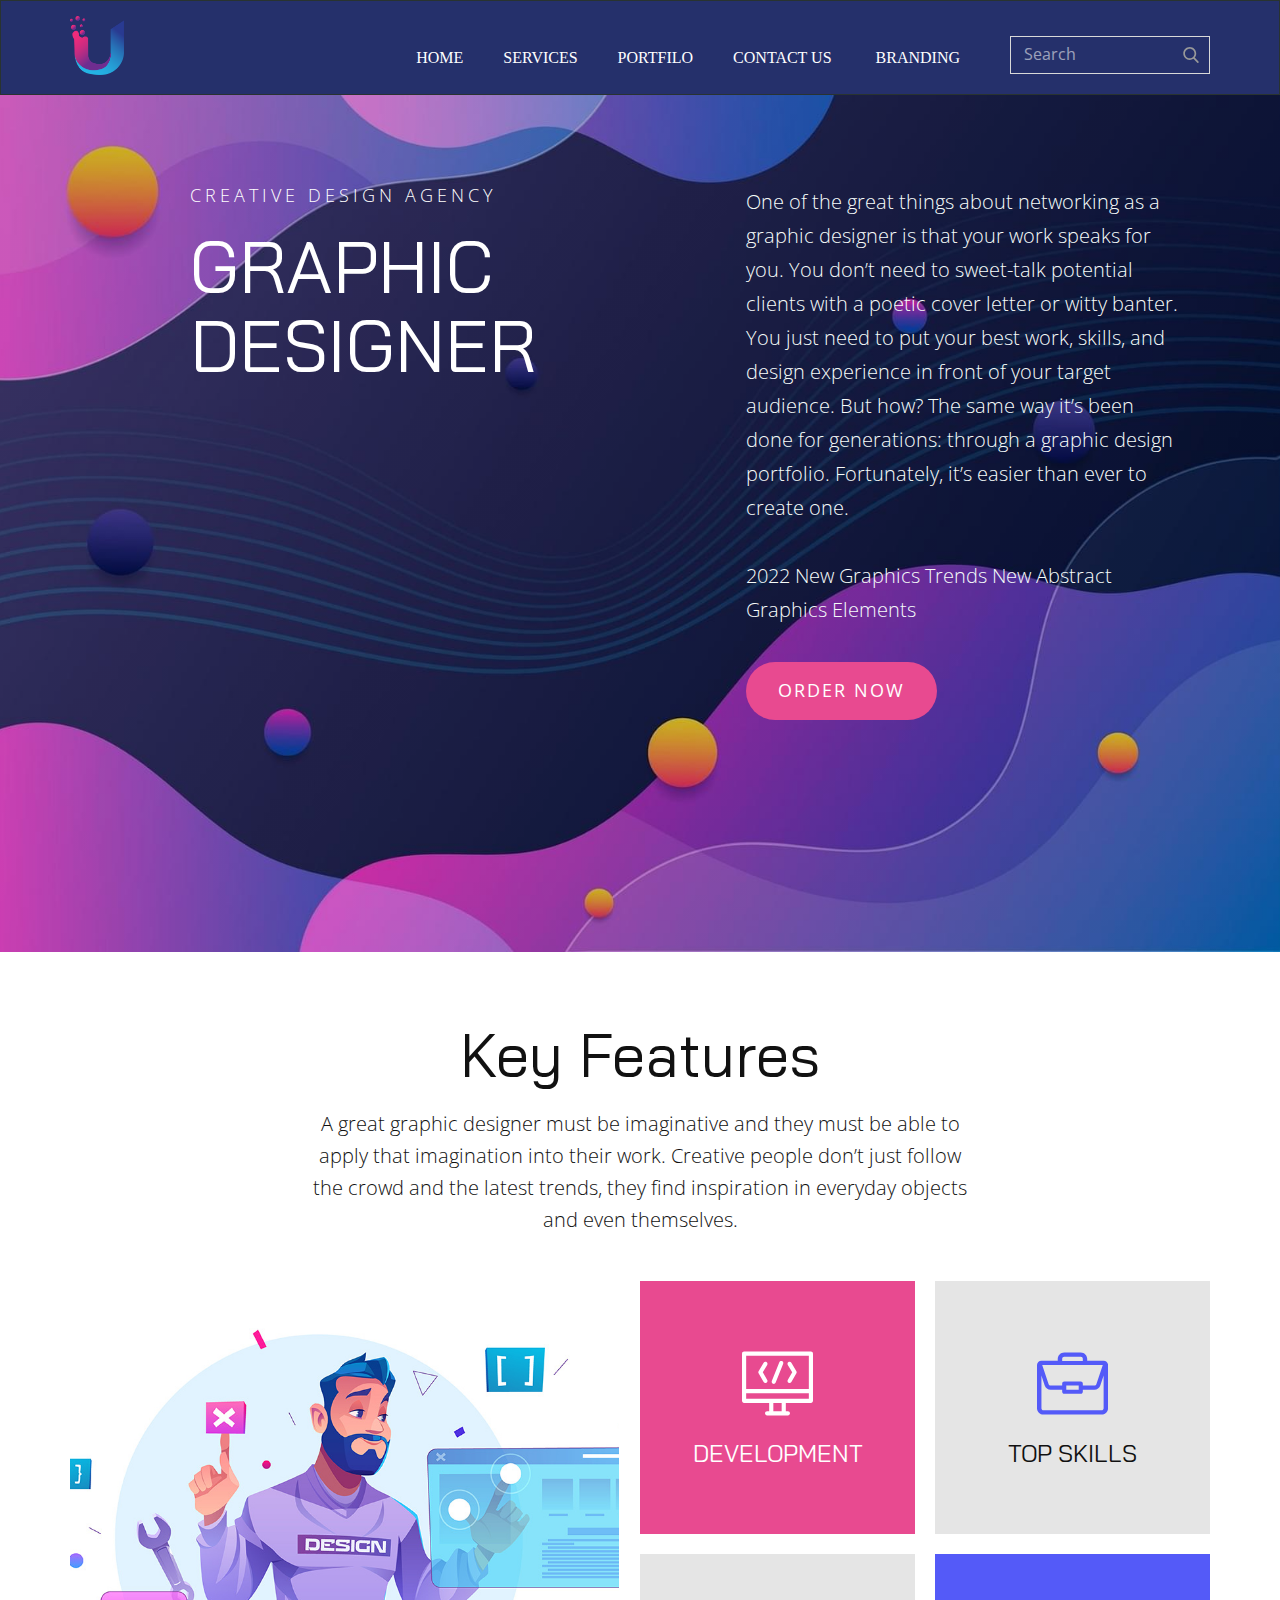
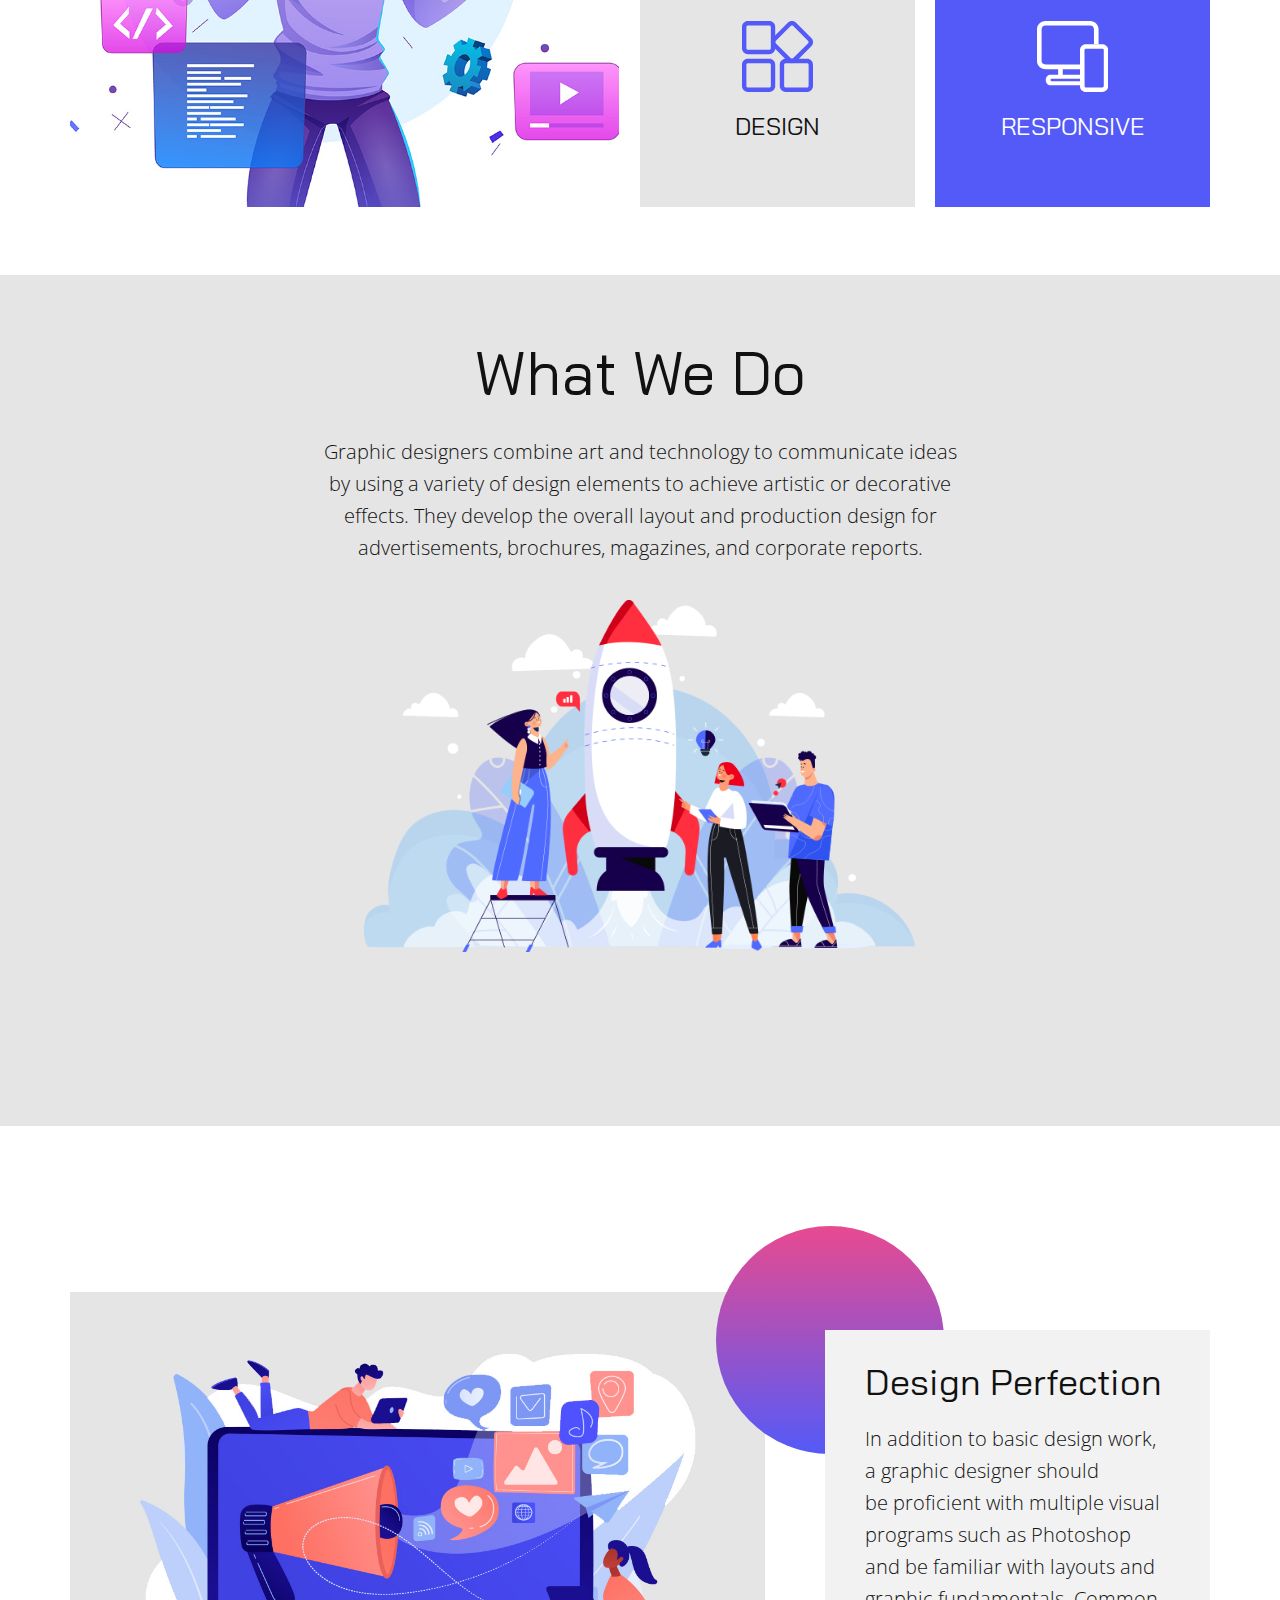
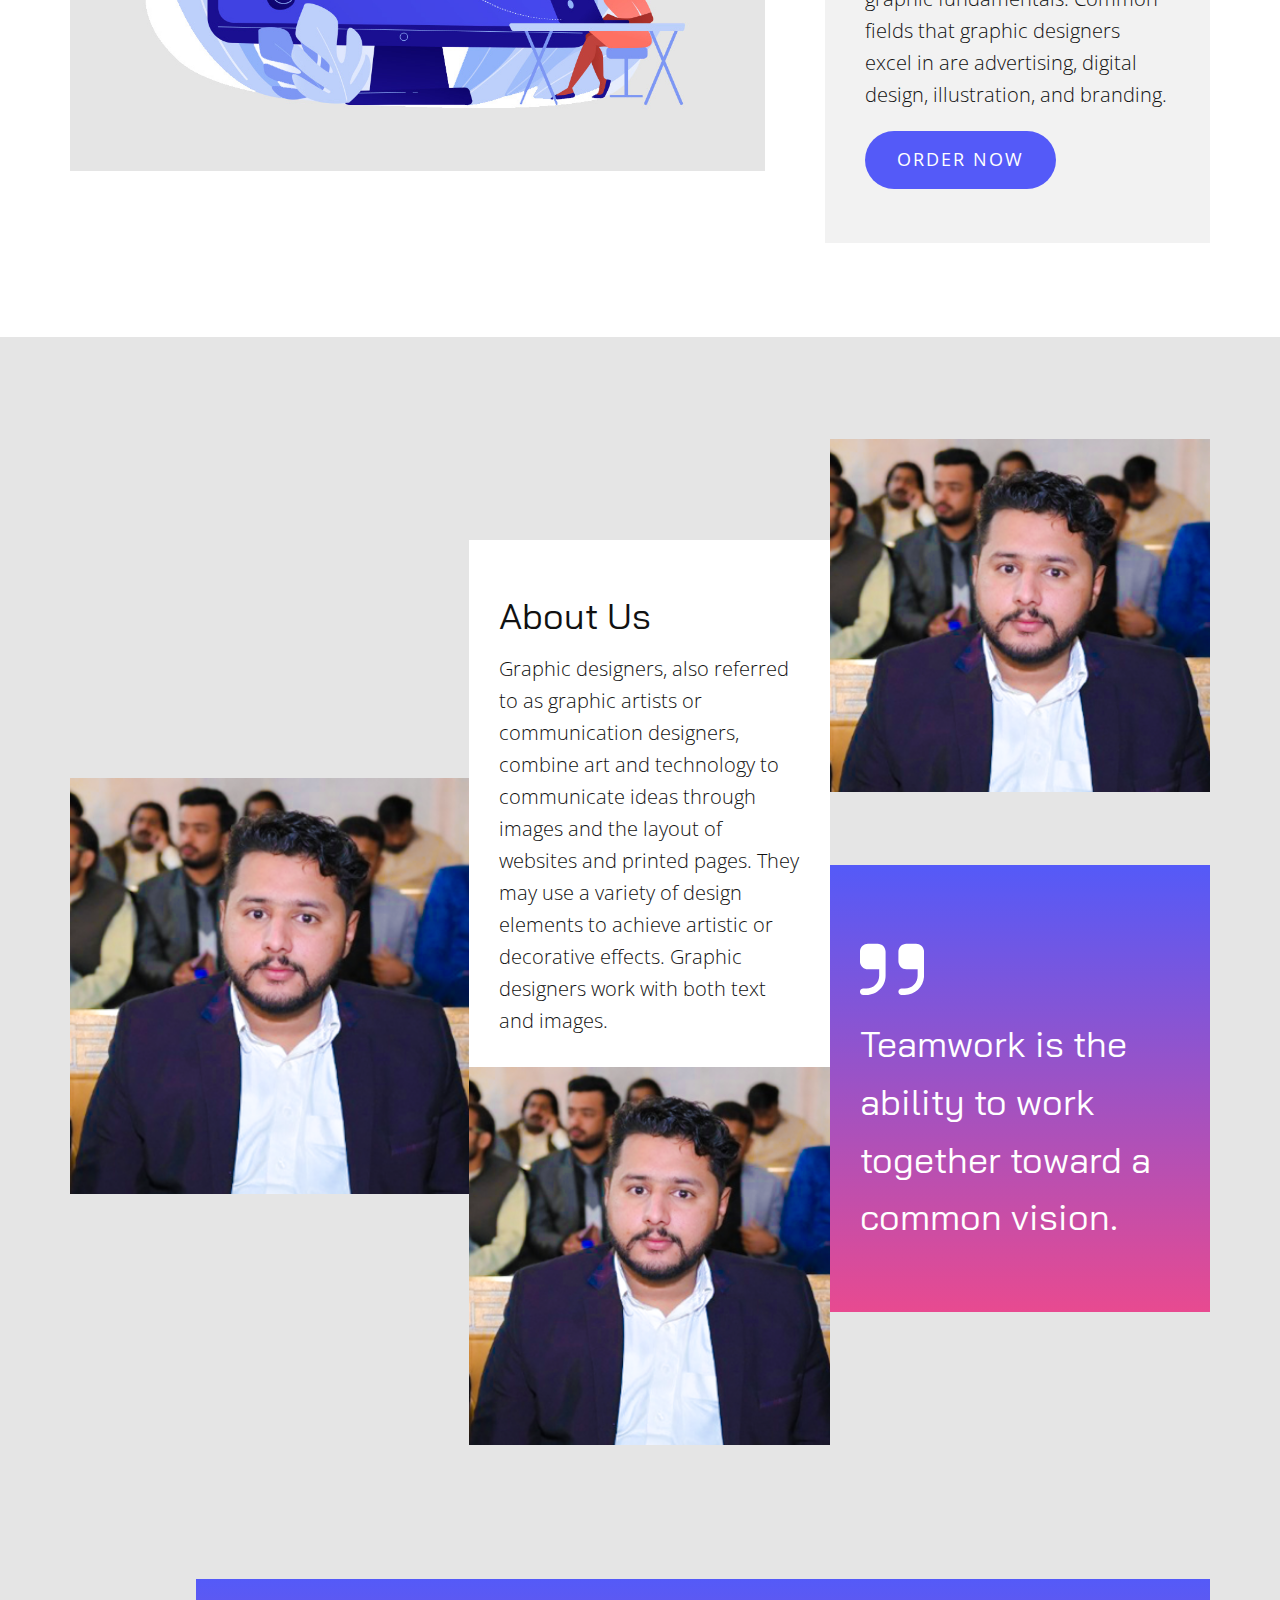
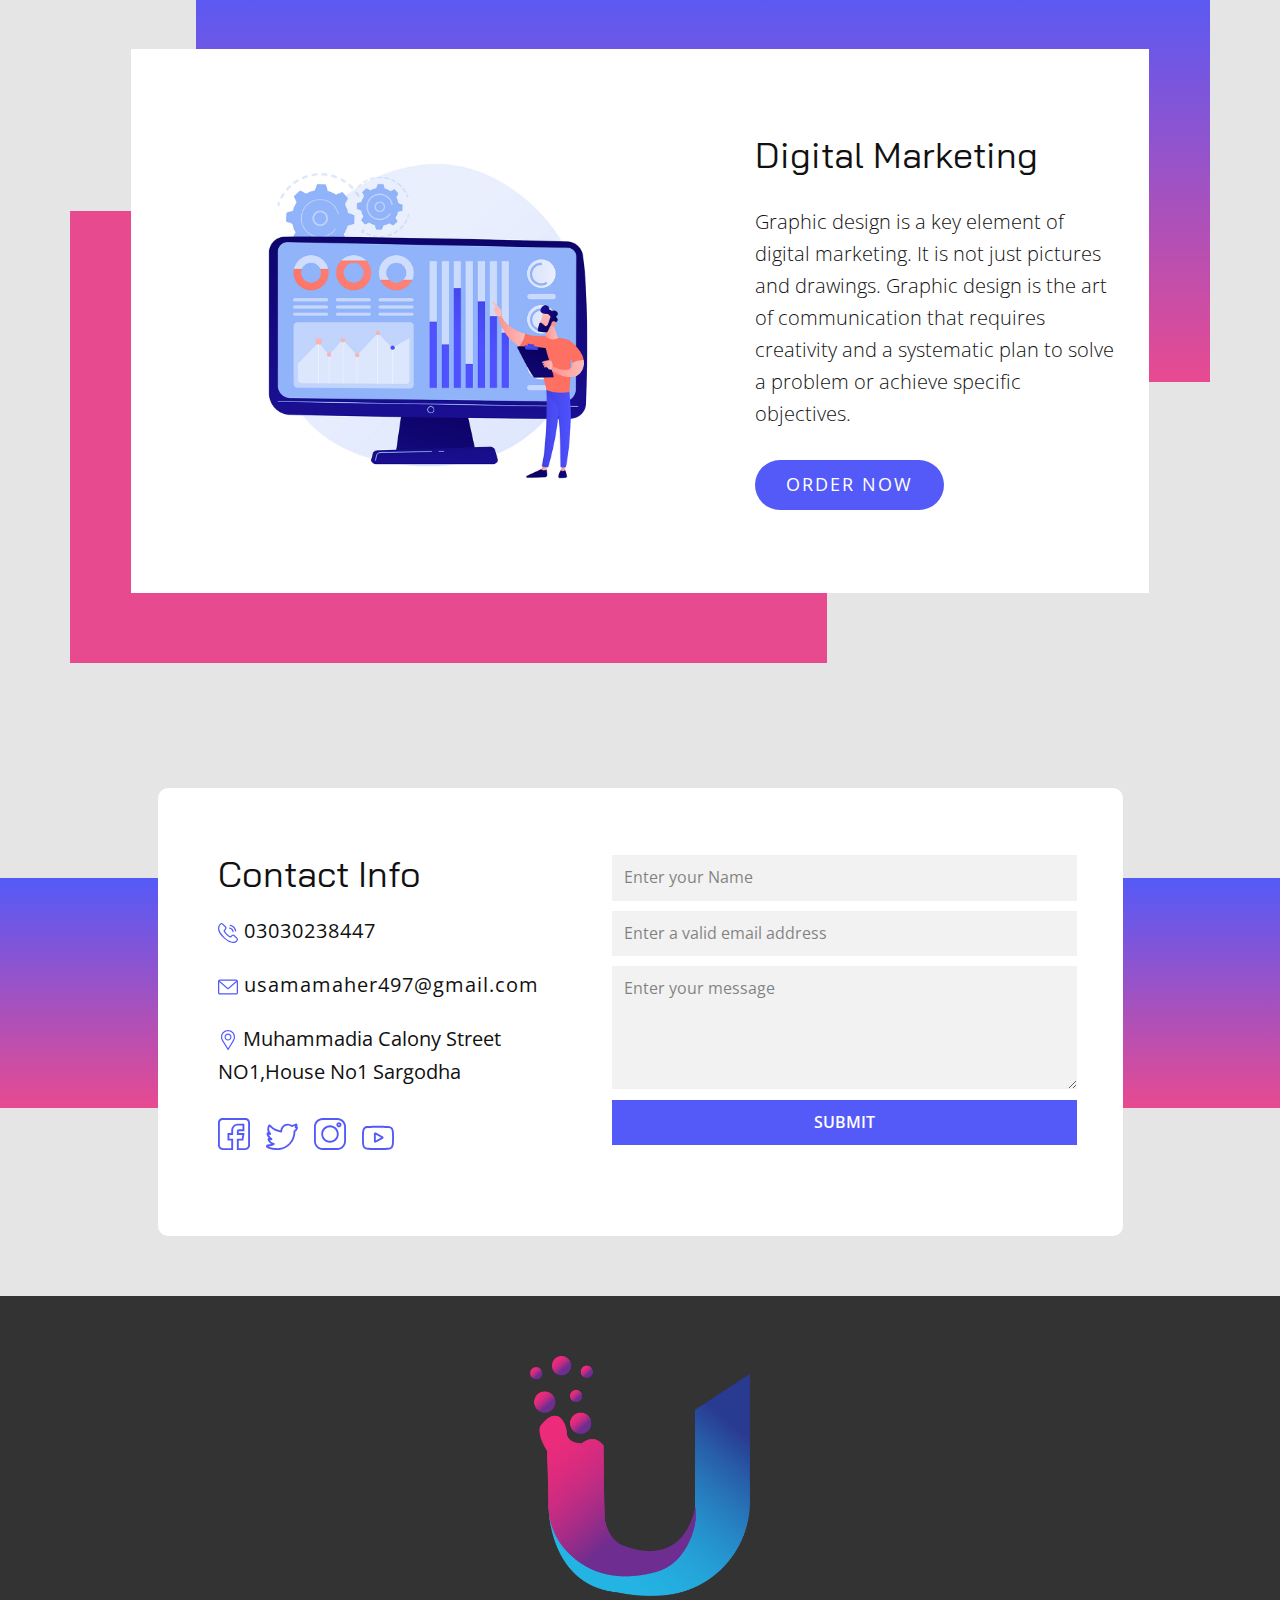
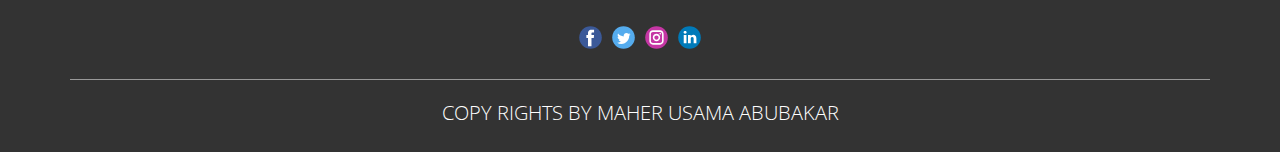
==== commit ca6e2597: "Add files via upload" ====
--- a/Home.html
+++ b/Home.html
@@ -11,7 +11,7 @@
 <link rel="stylesheet" href="Home.css" media="screen">
     <script class="u-script" type="text/javascript" src="jquery.js" defer=""></script>
     <script class="u-script" type="text/javascript" src="nicepage.js" defer=""></script>
-    <meta name="generator" content="Nicepage 4.5.4, nicepage.com">
+    <!-- <meta name="generator" content="Nicepage 4.5.4, nicepage.com"> -->
     <link id="u-theme-google-font" rel="stylesheet" href="https://fonts.googleapis.com/css?family=Open+Sans:300,300i,400,400i,500,500i,600,600i,700,700i,800,800i|Bai+Jamjuree:200,200i,300,300i,400,400i,500,500i,600,600i,700,700i">
     <link id="u-page-google-font" rel="stylesheet" href="https://fonts.googleapis.com/css?family=Bai+Jamjuree:200,200i,300,300i,400,400i,500,500i,600,600i,700,700i">
 
@@ -412,7 +412,7 @@
       <div class="u-container-style u-group u-radius-10 u-shape-round u-white u-group-1">
         <div class="u-container-layout u-container-layout-1">
           <h3 class="u-text u-text-1">Contact Info</h3>
-          <a href="https://nicepage.com/k/adult-website-templates" class="u-active-none u-btn u-button-style u-hover-none u-none u-text-hover-palette-2-base u-btn-1"><span class="u-icon u-text-palette-2-base"><svg class="u-svg-content" viewBox="0 0 241.73 241.73" x="0px" y="0px" style="width: 1em; height: 1em;"><g><path style="fill:currentColor;" d="M234.771,181.213l-34.938-34.953c-4.692-4.668-10.975-7.24-17.689-7.24   c-6.987,0-13.584,2.751-18.572,7.742l-13.6,13.597c-10.568-5.874-24.614-13.953-39.197-28.536   c-14.566-14.571-22.646-28.576-28.55-39.201l13.613-13.603c10.121-10.142,10.328-26.413,0.463-36.269L61.37,7.818   c-4.679-4.692-10.962-7.276-17.693-7.276c-6.831,0-13.293,2.63-18.252,7.417c-3,2.416-18.055,15.706-23.666,43.114   c-7.856,38.363,10.194,75.274,62.302,127.403c58.209,58.191,107.902,62.714,121.746,62.714c2.882,0,4.621-0.178,5.085-0.232   c27.147-3.182,36.867-15.238,43.964-24.041C244.052,205.508,244.02,190.496,234.771,181.213z M223.178,207.502   c-6.671,8.274-12.971,16.088-34.031,18.557c-0.011,0.001-1.163,0.13-3.34,0.13c-12.386,0-57.008-4.206-111.139-58.32   C26.615,119.796,9.749,86.829,16.454,54.081c4.894-23.906,17.887-34.067,18.392-34.453l0.448-0.331l0.393-0.394   c2.169-2.167,5.006-3.361,7.989-3.361c2.716,0,5.228,1.018,7.08,2.876l34.939,34.94c4.02,4.016,3.806,10.774-0.471,15.06   L69.829,83.8l-0.253,0.265c-4.012,4.419-3.54,10.391-1.33,14.28c6.377,11.508,15.112,27.269,31.92,44.082   c16.752,16.752,32.49,25.48,43.966,31.845c1.149,0.645,3.521,1.727,6.49,1.727c3.506,0,6.725-1.484,9.108-4.189l14.448-14.444   c2.157-2.158,4.985-3.347,7.964-3.347c2.722,0,5.247,1.021,7.095,2.859l34.915,34.93   C228.587,196.259,226.756,203.064,223.178,207.502z"></path><path style="fill:currentColor;" d="M146.447,37.293c12.887,1.483,28.061,9.289,38.657,19.886c10.695,10.695,18.52,26.023,19.933,39.05   c0.417,3.843,3.667,6.691,7.447,6.691c0.27,0,0.544-0.015,0.818-0.044c4.118-0.447,7.094-4.147,6.647-8.265   c-1.787-16.467-11.075-34.874-24.238-48.038c-13.04-13.041-31.259-22.306-47.549-24.181c-4.113-0.477-7.834,2.479-8.308,6.593   C139.38,33.099,142.331,36.819,146.447,37.293z"></path><path style="fill:currentColor;" d="M139.44,68.711c6.97,0.803,16.616,5.973,22.935,12.292c6.373,6.374,11.553,16.112,12.316,23.157   c0.417,3.844,3.667,6.692,7.447,6.692c0.27,0,0.543-0.015,0.817-0.044c4.118-0.447,7.095-4.147,6.648-8.265   c-1.304-12.028-9.289-24.813-16.623-32.147c-7.268-7.269-19.928-15.216-31.825-16.587c-4.119-0.479-7.835,2.478-8.309,6.592   C132.373,64.516,135.325,68.237,139.44,68.711z"></path>
+          <a href="" class="u-active-none u-btn u-button-style u-hover-none u-none u-text-hover-palette-2-base u-btn-1"><span class="u-icon u-text-palette-2-base"><svg class="u-svg-content" viewBox="0 0 241.73 241.73" x="0px" y="0px" style="width: 1em; height: 1em;"><g><path style="fill:currentColor;" d="M234.771,181.213l-34.938-34.953c-4.692-4.668-10.975-7.24-17.689-7.24   c-6.987,0-13.584,2.751-18.572,7.742l-13.6,13.597c-10.568-5.874-24.614-13.953-39.197-28.536   c-14.566-14.571-22.646-28.576-28.55-39.201l13.613-13.603c10.121-10.142,10.328-26.413,0.463-36.269L61.37,7.818   c-4.679-4.692-10.962-7.276-17.693-7.276c-6.831,0-13.293,2.63-18.252,7.417c-3,2.416-18.055,15.706-23.666,43.114   c-7.856,38.363,10.194,75.274,62.302,127.403c58.209,58.191,107.902,62.714,121.746,62.714c2.882,0,4.621-0.178,5.085-0.232   c27.147-3.182,36.867-15.238,43.964-24.041C244.052,205.508,244.02,190.496,234.771,181.213z M223.178,207.502   c-6.671,8.274-12.971,16.088-34.031,18.557c-0.011,0.001-1.163,0.13-3.34,0.13c-12.386,0-57.008-4.206-111.139-58.32   C26.615,119.796,9.749,86.829,16.454,54.081c4.894-23.906,17.887-34.067,18.392-34.453l0.448-0.331l0.393-0.394   c2.169-2.167,5.006-3.361,7.989-3.361c2.716,0,5.228,1.018,7.08,2.876l34.939,34.94c4.02,4.016,3.806,10.774-0.471,15.06   L69.829,83.8l-0.253,0.265c-4.012,4.419-3.54,10.391-1.33,14.28c6.377,11.508,15.112,27.269,31.92,44.082   c16.752,16.752,32.49,25.48,43.966,31.845c1.149,0.645,3.521,1.727,6.49,1.727c3.506,0,6.725-1.484,9.108-4.189l14.448-14.444   c2.157-2.158,4.985-3.347,7.964-3.347c2.722,0,5.247,1.021,7.095,2.859l34.915,34.93   C228.587,196.259,226.756,203.064,223.178,207.502z"></path><path style="fill:currentColor;" d="M146.447,37.293c12.887,1.483,28.061,9.289,38.657,19.886c10.695,10.695,18.52,26.023,19.933,39.05   c0.417,3.843,3.667,6.691,7.447,6.691c0.27,0,0.544-0.015,0.818-0.044c4.118-0.447,7.094-4.147,6.647-8.265   c-1.787-16.467-11.075-34.874-24.238-48.038c-13.04-13.041-31.259-22.306-47.549-24.181c-4.113-0.477-7.834,2.479-8.308,6.593   C139.38,33.099,142.331,36.819,146.447,37.293z"></path><path style="fill:currentColor;" d="M139.44,68.711c6.97,0.803,16.616,5.973,22.935,12.292c6.373,6.374,11.553,16.112,12.316,23.157   c0.417,3.844,3.667,6.692,7.447,6.692c0.27,0,0.543-0.015,0.817-0.044c4.118-0.447,7.095-4.147,6.648-8.265   c-1.304-12.028-9.289-24.813-16.623-32.147c-7.268-7.269-19.928-15.216-31.825-16.587c-4.119-0.479-7.835,2.478-8.309,6.592   C132.373,64.516,135.325,68.237,139.44,68.711z"></path>
 </g></svg><img></span>&nbsp;03030238447
           </a>
           <a href="mailto:contact@yourmail.com" class="u-active-none u-btn u-button-style u-hover-none u-none u-text-hover-palette-2-base u-btn-2"><span class="u-icon u-text-palette-2-base"><svg class="u-svg-content" viewBox="0 0 479.058 479.058" style="width: 1em; height: 1em;"><path d="m434.146 59.882h-389.234c-24.766 0-44.912 20.146-44.912 44.912v269.47c0 24.766 20.146 44.912 44.912 44.912h389.234c24.766 0 44.912-20.146 44.912-44.912v-269.47c0-24.766-20.146-44.912-44.912-44.912zm0 29.941c2.034 0 3.969.422 5.738 1.159l-200.355 173.649-200.356-173.649c1.769-.736 3.704-1.159 5.738-1.159zm0 299.411h-389.234c-8.26 0-14.971-6.71-14.971-14.971v-251.648l199.778 173.141c2.822 2.441 6.316 3.655 9.81 3.655s6.988-1.213 9.81-3.655l199.778-173.141v251.649c-.001 8.26-6.711 14.97-14.971 14.97z"></path></svg><img></span>&nbsp;usamamaher497@gmail.com
@@ -462,7 +462,7 @@
     
     
     <footer class="u-clearfix u-footer u-grey-80" id="sec-5185"><div class="u-clearfix u-sheet u-sheet-1">
-        <a href="https://nicepage.com" class="u-image u-logo u-image-1" data-image-width="841" data-image-height="916">
+        <a href="https://" class="u-image u-logo u-image-1" data-image-width="841" data-image-height="916">
           <img src="images/usama.png" class="u-logo-image u-logo-image-1">
         </a>
         <div class="u-align-left u-social-icons u-spacing-10 u-social-icons-1">
